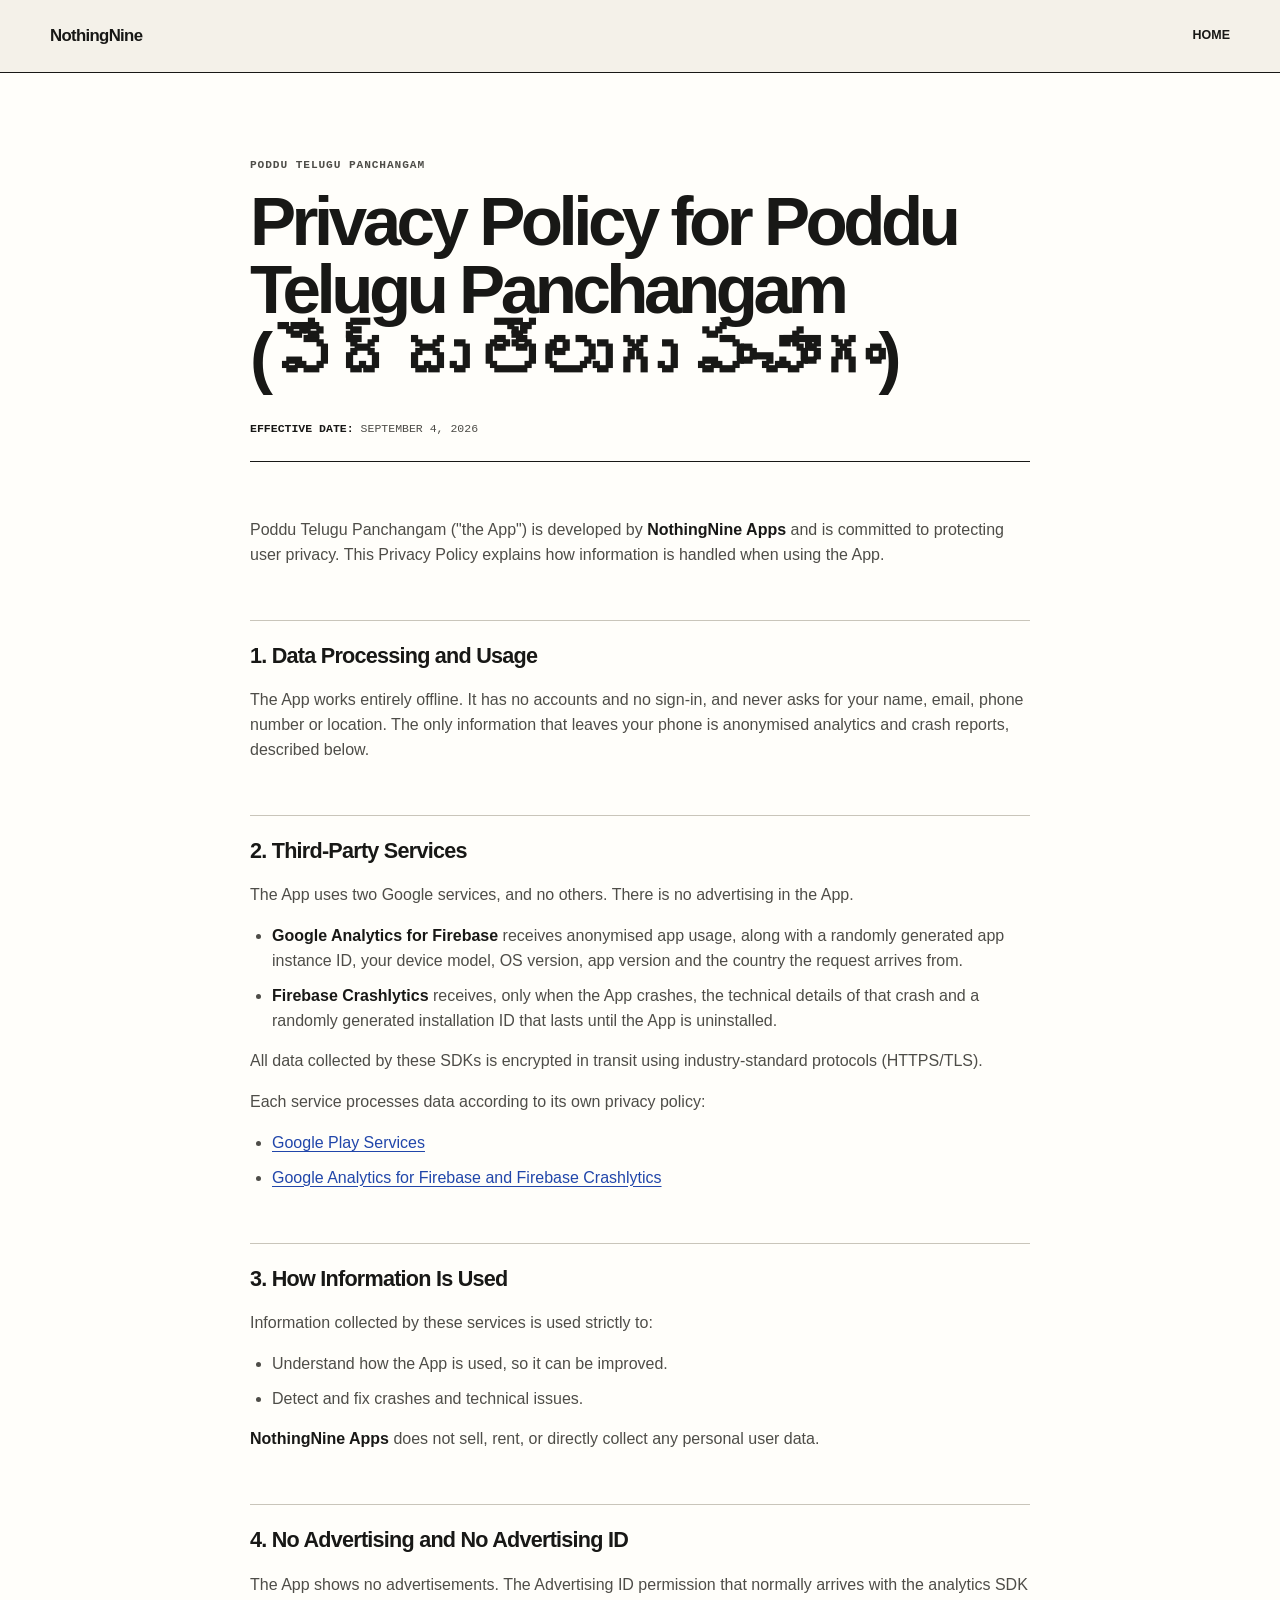
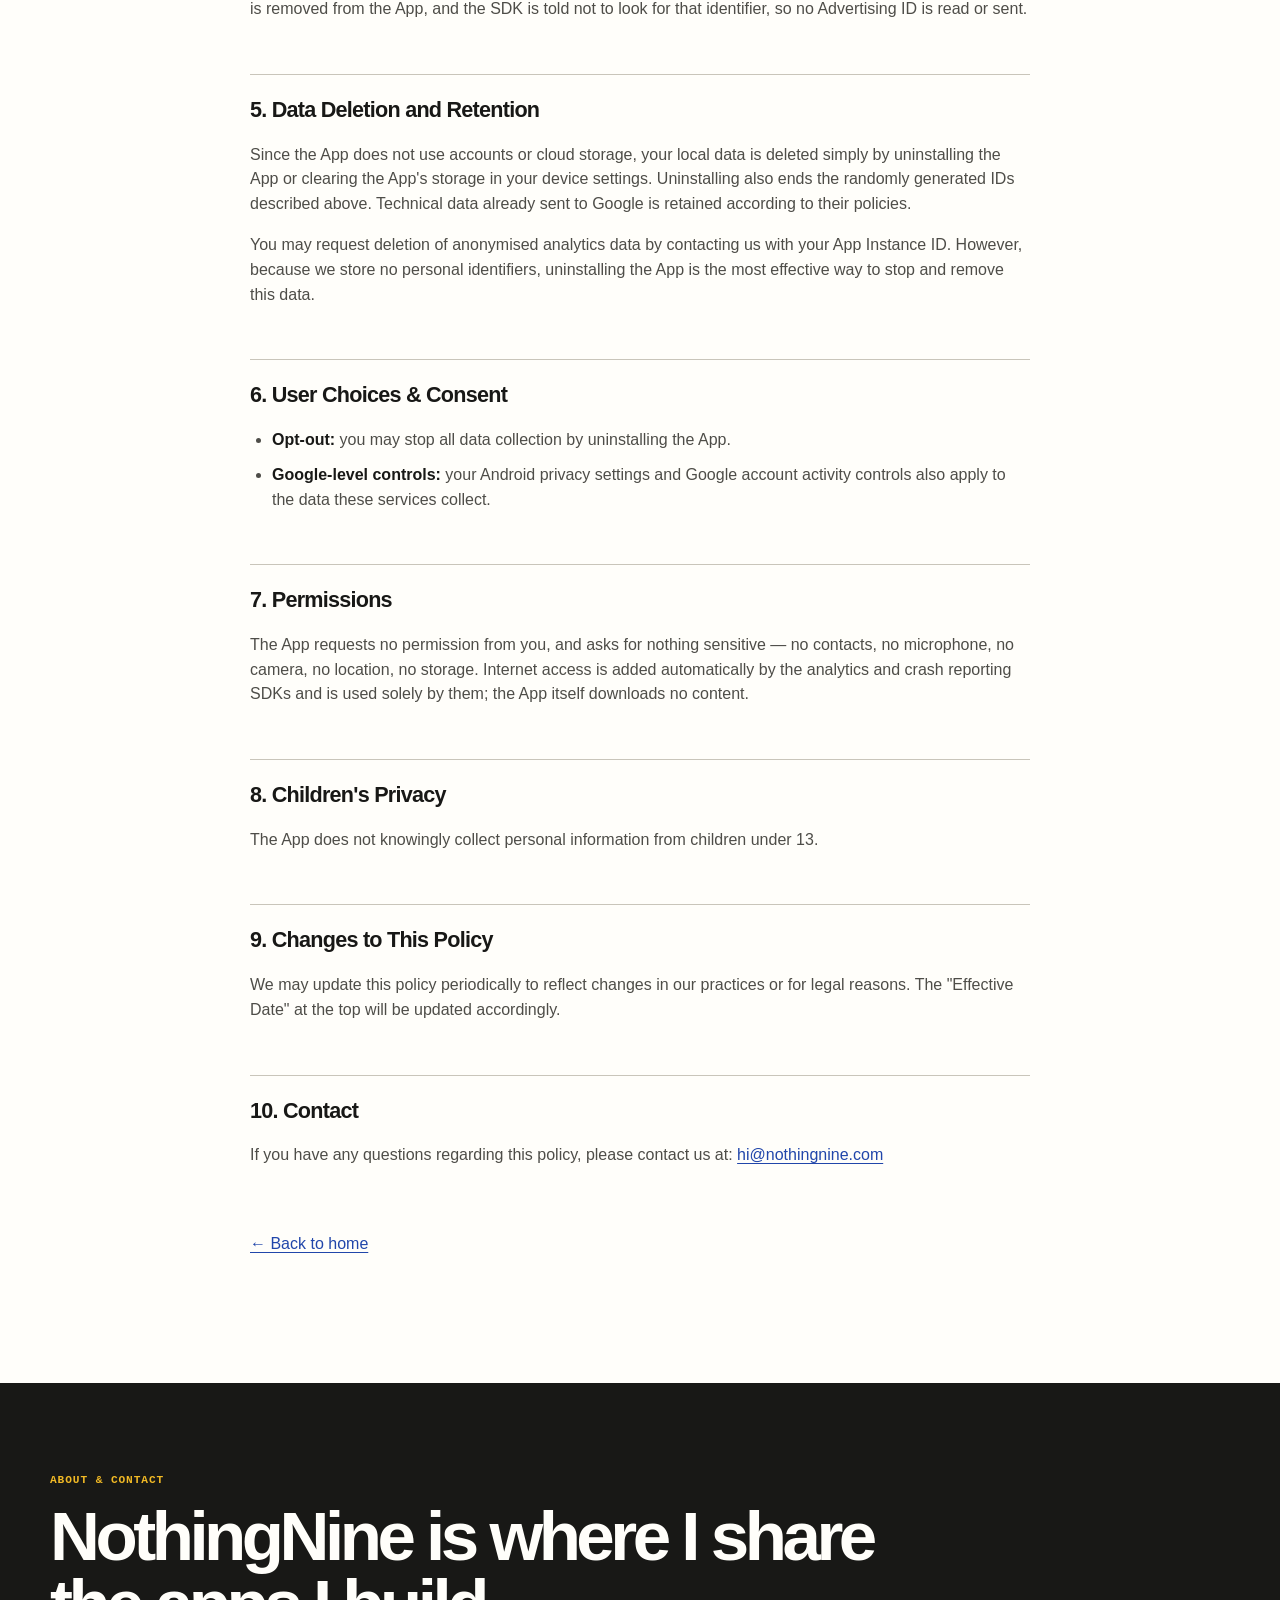
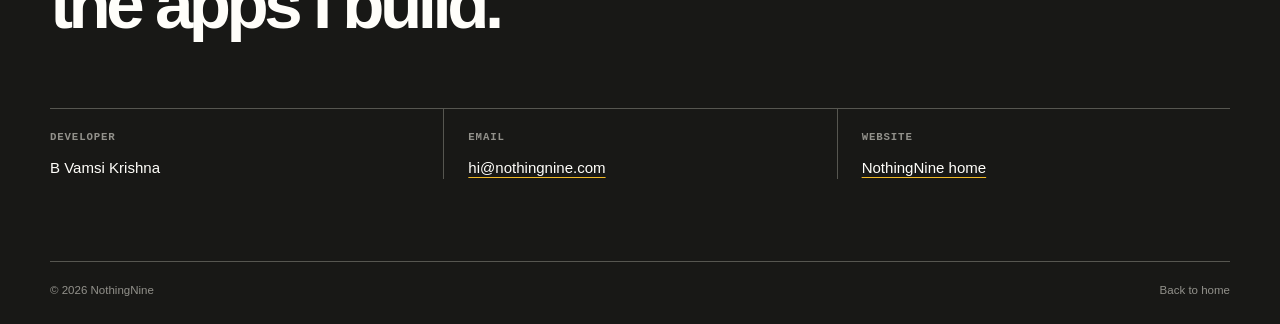
==== telugu-panchangam-privacy.html @ 49dcdbbe "Add Poddu Telugu Panchangam privacy policy page Co-Authored-By: Claude Opus 5 <noreply@anthropic.com" ====
<!DOCTYPE html>
<html lang="en">

<head>
    <meta charset="UTF-8">
    <meta name="viewport" content="width=device-width, initial-scale=1.0">
    <title>Privacy Policy - Poddu Telugu Panchangam</title>
    <meta name="description" content="Privacy policy for the Poddu Telugu Panchangam Android app.">
    <link rel="stylesheet" href="styles.css">
</head>

<body>

    <header class="site-header">
        <div class="site-shell header-inner">
            <a href="index.html" class="wordmark" aria-label="NothingNine home">NothingNine</a>
            <nav class="site-nav" aria-label="Primary navigation">
                <a href="index.html">Home</a>
            </nav>
        </div>
    </header>

    <main class="policy-main">
        <div class="policy-shell">
            <article class="policy-content">
                <p class="section-label">Poddu Telugu Panchangam</p>
                <h1>Privacy Policy for Poddu Telugu Panchangam (<span lang="te">పొద్దు తెలుగు పంచాంగం</span>)</h1>
                <p class="effective-date"><strong>Effective Date:</strong> September 4, 2026</p>
                <p>Poddu Telugu Panchangam ("the App") is developed by <strong>NothingNine Apps</strong> and is
                    committed to protecting user privacy. This Privacy Policy explains how information is handled when
                    using the App.</p>

                <h2>1. Data Processing and Usage</h2>
                <p>The App works entirely offline. It has no accounts and no sign-in, and never asks for your name,
                    email, phone number or location. The only information that leaves your phone is anonymised
                    analytics and crash reports, described below.</p>

                <h2>2. Third-Party Services</h2>
                <p>The App uses two Google services, and no others. There is no advertising in the App.</p>
                <ul>
                    <li><strong>Google Analytics for Firebase</strong> receives anonymised app usage, along with a
                        randomly generated app instance ID, your device model, OS version, app version and the country
                        the request arrives from.</li>
                    <li><strong>Firebase Crashlytics</strong> receives, only when the App crashes, the technical
                        details of that crash and a randomly generated installation ID that lasts until the App is
                        uninstalled.</li>
                </ul>
                <p>All data collected by these SDKs is encrypted in transit using industry-standard
                    protocols (HTTPS/TLS).</p>
                <p>Each service processes data according to its own privacy policy:</p>
                <ul>
                    <li><a class="policy-link" href="https://www.google.com/policies/privacy/" target="_blank" rel="noopener noreferrer">Google
                            Play Services</a></li>
                    <li><a class="policy-link" href="https://firebase.google.com/support/privacy" target="_blank" rel="noopener noreferrer">Google
                            Analytics for Firebase and Firebase Crashlytics</a></li>
                </ul>

                <h2>3. How Information Is Used</h2>
                <p>Information collected by these services is used strictly to:</p>
                <ul>
                    <li>Understand how the App is used, so it can be improved.</li>
                    <li>Detect and fix crashes and technical issues.</li>
                </ul>
                <p><strong>NothingNine Apps</strong> does not sell, rent, or directly collect any personal user data.
                </p>

                <h2>4. No Advertising and No Advertising ID</h2>
                <p>The App shows no advertisements. The Advertising ID permission that normally arrives with the
                    analytics SDK is removed from the App, and the SDK is told not to look for that identifier, so no
                    Advertising ID is read or sent.</p>

                <h2>5. Data Deletion and Retention</h2>
                <p>Since the App does not use accounts or cloud storage, your local data is deleted simply by
                    uninstalling the App or clearing the App's storage in your device settings. Uninstalling also ends
                    the randomly generated IDs described above. Technical data already sent to Google is retained
                    according to their policies.</p>
                <p>You may request deletion of anonymised analytics data by contacting us with your App Instance ID.
                    However, because we store no personal identifiers, uninstalling the App is the most effective way
                    to stop and remove this data.</p>

                <h2>6. User Choices &amp; Consent</h2>
                <ul>
                    <li><strong>Opt-out:</strong> you may stop all data collection by uninstalling the App.</li>
                    <li><strong>Google-level controls:</strong> your Android privacy settings and Google account
                        activity controls also apply to the data these services collect.</li>
                </ul>

                <h2>7. Permissions</h2>
                <p>The App requests no permission from you, and asks for nothing sensitive — no contacts, no
                    microphone, no camera, no location, no storage. Internet access is added automatically by the
                    analytics and crash reporting SDKs and is used solely by them; the App itself downloads no
                    content.</p>

                <h2>8. Children's Privacy</h2>
                <p>The App does not knowingly collect personal information from children under 13.</p>

                <h2>9. Changes to This Policy</h2>
                <p>We may update this policy periodically to reflect changes in our practices or for legal reasons. The
                    "Effective Date" at the top will be updated accordingly.</p>

                <div class="contact-info">
                    <h2>10. Contact</h2>
                    <p>If you have any questions regarding this policy, please contact us at:
                        <a class="policy-link" href="mailto:hi@nothingnine.com">hi@nothingnine.com</a>
                    </p>
                </div>
                <p class="back-link"><a href="index.html">← Back to home</a></p>
            </article>
        </div>
    </main>

    <footer class="site-footer" id="contact">
        <div class="site-shell">
            <div class="footer-heading">
                <p class="section-label">About &amp; Contact</p>
                <h2>NothingNine is where I share the apps I build.</h2>
            </div>
            <dl class="footer-details">
                <div>
                    <dt>Developer</dt>
                    <dd>B Vamsi Krishna</dd>
                </div>
                <div>
                    <dt>Email</dt>
                    <dd><a href="mailto:hi@nothingnine.com">hi@nothingnine.com</a></dd>
                </div>
                <div>
                    <dt>Website</dt>
                    <dd><a href="index.html">NothingNine home</a></dd>
                </div>
            </dl>
            <div class="footer-bottom">
                <p>&copy; 2026 NothingNine</p>
                <a href="index.html">Back to home</a>
            </div>
        </div>
    </footer>

</body>

</html>
---- styles.css ----
:root {
    --paper: #f4f1e9;
    --white: #fffefa;
    --ink: #181816;
    --muted: #68665f;
    --line: #c9c5ba;
    --blue: #315edb;
    --blue-dark: #2146aa;
    --yellow: #f1b925;
    --max-width: 1180px;
}

*,
*::before,
*::after {
    box-sizing: border-box;
}

html {
    scroll-behavior: smooth;
}

body {
    min-height: 100vh;
    margin: 0;
    display: flex;
    flex-direction: column;
    background: var(--paper);
    color: var(--ink);
    font-family: Arial, Helvetica, sans-serif;
    font-size: 16px;
    line-height: 1.55;
    text-rendering: optimizeLegibility;
}

main {
    flex: 1;
}

img {
    display: block;
    height: auto;
    max-width: 100%;
}

a {
    color: inherit;
}

a:focus-visible {
    outline: 3px solid var(--yellow);
    outline-offset: 4px;
}

.site-shell {
    width: min(calc(100% - 48px), var(--max-width));
    margin-inline: auto;
}

.site-header {
    border-bottom: 1px solid var(--ink);
}

.header-inner {
    min-height: 72px;
    display: flex;
    align-items: center;
    justify-content: space-between;
    gap: 32px;
}

.wordmark {
    color: var(--ink);
    font-size: 1.05rem;
    font-weight: 800;
    letter-spacing: -0.04em;
    text-decoration: none;
}

.site-nav {
    display: flex;
    align-items: center;
    gap: 28px;
}

.site-nav a {
    color: var(--ink);
    font-size: 0.78rem;
    font-weight: 700;
    text-decoration: none;
    text-transform: uppercase;
}

.site-nav a:hover {
    text-decoration: underline;
    text-underline-offset: 5px;
}

.featured-app {
    padding-block: 38px 82px;
}

.section-marker {
    padding-bottom: 14px;
    display: flex;
    justify-content: space-between;
    gap: 24px;
    border-bottom: 1px solid var(--line);
    color: var(--muted);
    font-family: ui-monospace, SFMono-Regular, Menlo, Consolas, monospace;
    font-size: 0.7rem;
    letter-spacing: 0.08em;
    text-transform: uppercase;
}

.featured-grid {
    padding-block: 72px;
    display: grid;
    grid-template-columns: minmax(0, 1.15fr) minmax(300px, 0.55fr);
    align-items: center;
    gap: clamp(64px, 10vw, 148px);
}

.app-identity {
    margin-bottom: 32px;
    display: flex;
    align-items: center;
    gap: 16px;
}

.app-icon {
    width: 76px;
    height: 76px;
    border: 1px solid var(--ink);
    border-radius: 17px;
}

.app-identity p {
    margin: 0;
    color: var(--muted);
    font-family: ui-monospace, SFMono-Regular, Menlo, Consolas, monospace;
    font-size: 0.72rem;
    letter-spacing: 0.06em;
    text-transform: uppercase;
}

.featured-copy h1 {
    max-width: 720px;
    margin: 0;
    font-size: clamp(3.2rem, 7vw, 6.7rem);
    font-weight: 800;
    letter-spacing: -0.075em;
    line-height: 0.92;
}

.featured-intro {
    max-width: 680px;
    margin: 36px 0 0;
    font-size: clamp(1.15rem, 2.15vw, 1.55rem);
    line-height: 1.45;
}

.developer-note {
    max-width: 620px;
    margin: 20px 0 0;
    color: var(--muted);
    font-size: 0.96rem;
}

.play-store-link {
    width: 180px;
    margin-top: 32px;
    display: inline-block;
}

.play-store-link:hover {
    opacity: 0.84;
}

.featured-screen {
    width: min(100%, 350px);
    margin: 0;
    justify-self: end;
}

.featured-screen img {
    width: 100%;
    border: 1px solid var(--ink);
}

.featured-screen figcaption {
    margin-top: 12px;
    color: var(--muted);
    font-size: 0.74rem;
    line-height: 1.45;
}

.purpose-note {
    max-width: 620px;
    margin-top: 26px;
    padding-top: 17px;
    border-top: 1px solid var(--line);
    color: var(--muted);
    font-size: 0.8rem;
    line-height: 1.55;
}

.purpose-note strong {
    color: var(--ink);
}

.section-label {
    margin: 0;
    color: var(--blue-dark);
    font-family: ui-monospace, SFMono-Regular, Menlo, Consolas, monospace;
    font-size: 0.7rem;
    font-weight: 700;
    letter-spacing: 0.08em;
    text-transform: uppercase;
}

.screens-section {
    padding-block: 88px 108px;
    border-block: 1px solid var(--ink);
    background: var(--white);
}

.screens-intro,
.section-intro {
    display: grid;
    grid-template-columns: minmax(0, 1.2fr) minmax(260px, 0.55fr);
    align-items: end;
    gap: clamp(48px, 9vw, 128px);
}

.screens-intro h2,
.section-intro h2,
.footer-heading h2,
.policy-content h1 {
    margin: 14px 0 0;
    font-size: clamp(2.4rem, 5.4vw, 5rem);
    font-weight: 800;
    letter-spacing: -0.065em;
    line-height: 0.98;
}

.screens-intro > p,
.section-intro > p,
.footer-heading > p:last-child {
    margin: 0;
    color: var(--muted);
    font-size: 0.94rem;
}

.screenshot-grid {
    margin-top: 54px;
    display: grid;
    grid-template-columns: repeat(3, minmax(0, 1fr));
    gap: 46px 24px;
}

.screenshot-grid figure {
    margin: 0;
}

.screenshot-grid img {
    width: 100%;
    border: 1px solid var(--ink);
}

.screenshot-grid figcaption {
    padding-block: 10px 22px;
    font-family: ui-monospace, SFMono-Regular, Menlo, Consolas, monospace;
    font-size: 0.68rem;
    letter-spacing: 0.04em;
    text-transform: uppercase;
}

.calculator-section {
    padding-block: 110px 122px;
}

.calculator-intro {
    padding-bottom: 66px;
    border-bottom: 1px solid var(--ink);
}

.calculator-groups {
    display: grid;
    grid-template-columns: repeat(3, minmax(0, 1fr));
}

.calculator-group {
    min-width: 0;
    padding: 30px 30px 42px 0;
    border-bottom: 1px solid var(--line);
}

.calculator-group:not(:nth-child(3n + 1)) {
    padding-left: 30px;
    border-left: 1px solid var(--line);
}

.calculator-group h3 {
    margin: 0 0 20px;
    font-size: 1rem;
    font-weight: 800;
    letter-spacing: -0.025em;
}

.calculator-group ul {
    margin: 0;
    padding: 0;
    list-style: none;
}

.calculator-group li {
    color: var(--muted);
    font-size: 0.86rem;
    line-height: 1.45;
}

.calculator-group li + li {
    margin-top: 8px;
}

.site-footer {
    padding-block: 88px 24px;
    border-top: 1px solid var(--ink);
    background: var(--ink);
    color: var(--white);
}

.footer-heading {
    max-width: 840px;
}

.footer-heading .section-label {
    color: var(--yellow);
}

.footer-heading h2 {
    color: var(--white);
}

.footer-heading > p:last-child {
    max-width: 560px;
    margin-top: 24px;
    color: #bdbbb4;
}

.footer-details {
    margin: 70px 0 82px;
    display: grid;
    grid-template-columns: repeat(3, minmax(0, 1fr));
    border-top: 1px solid #565650;
}

.footer-details div {
    min-width: 0;
    padding: 20px 24px 0 0;
}

.footer-details div + div {
    padding-left: 24px;
    border-left: 1px solid #565650;
}

.footer-details dt {
    margin-bottom: 10px;
    color: #92918b;
    font-family: ui-monospace, SFMono-Regular, Menlo, Consolas, monospace;
    font-size: 0.67rem;
    font-weight: 700;
    letter-spacing: 0.08em;
    text-transform: uppercase;
}

.footer-details dd {
    margin: 0;
    font-size: 0.94rem;
}

.footer-details a {
    color: var(--white);
    text-decoration-color: var(--yellow);
    text-underline-offset: 4px;
}

.footer-bottom {
    padding-top: 20px;
    display: flex;
    align-items: center;
    justify-content: space-between;
    gap: 24px;
    border-top: 1px solid #565650;
}

.footer-bottom p,
.footer-bottom a {
    margin: 0;
    color: #92918b;
    font-size: 0.72rem;
    text-decoration: none;
}

.footer-bottom a:hover {
    color: var(--white);
}

.policy-main {
    background: var(--white);
}

.policy-shell {
    width: min(calc(100% - 48px), 780px);
    margin-inline: auto;
    padding-block: 84px 110px;
}

.policy-content h1 {
    margin-bottom: 28px;
}

.effective-date {
    margin: 0 0 56px;
    padding-bottom: 24px;
    border-bottom: 1px solid var(--ink);
    color: var(--muted);
    font-family: ui-monospace, SFMono-Regular, Menlo, Consolas, monospace;
    font-size: 0.72rem;
    text-transform: uppercase;
}

.policy-content h2 {
    margin: 52px 0 16px;
    padding-top: 18px;
    border-top: 1px solid var(--line);
    font-size: 1.35rem;
    letter-spacing: -0.035em;
}

.policy-content p,
.policy-content li {
    color: #4e4d48;
}

.policy-content ul {
    padding-left: 22px;
}

.policy-content li + li {
    margin-top: 10px;
}

.policy-content strong {
    color: var(--ink);
}

.policy-link,
.back-link a {
    color: var(--blue-dark);
    text-underline-offset: 3px;
}

.back-link {
    margin-top: 64px;
}

@media (max-width: 860px) {
    .featured-grid {
        grid-template-columns: minmax(0, 1fr) minmax(230px, 0.42fr);
        gap: 48px;
    }

    .calculator-groups {
        grid-template-columns: repeat(2, minmax(0, 1fr));
    }

    .calculator-group:not(:nth-child(3n + 1)) {
        padding-left: 0;
        border-left: 0;
    }

    .calculator-group:nth-child(even) {
        padding-left: 26px;
        border-left: 1px solid var(--line);
    }
}

@media (max-width: 680px) {
    .site-shell,
    .policy-shell {
        width: min(calc(100% - 32px), var(--max-width));
    }

    .header-inner {
        min-height: 64px;
    }

    .site-nav {
        gap: 18px;
    }

    .site-nav a:first-child {
        display: none;
    }

    .featured-app {
        padding-block: 24px 64px;
    }

    .featured-grid {
        padding-block: 52px 60px;
        grid-template-columns: 1fr;
    }

    .featured-copy h1 {
        font-size: clamp(3.25rem, 17vw, 5.5rem);
    }

    .featured-screen {
        width: min(82%, 330px);
        justify-self: center;
    }

    .screens-intro,
    .section-intro {
        grid-template-columns: 1fr;
    }

    .screens-section {
        padding-block: 72px 74px;
    }

    .screens-intro,
    .section-intro {
        gap: 26px;
    }

    .screenshot-grid {
        margin-top: 42px;
        grid-template-columns: repeat(2, minmax(0, 1fr));
        gap: 30px 14px;
    }

    .calculator-section {
        padding-block: 78px 86px;
    }

    .calculator-intro {
        padding-bottom: 46px;
    }

    .calculator-groups,
    .footer-details {
        grid-template-columns: 1fr;
    }

    .calculator-group,
    .calculator-group:nth-child(even) {
        padding: 26px 0 32px;
        border-left: 0;
    }

    .site-footer {
        padding-top: 70px;
    }

    .footer-details {
        margin-block: 54px 66px;
    }

    .footer-details div,
    .footer-details div + div {
        padding: 16px 0 22px;
        border-left: 0;
        border-bottom: 1px solid #565650;
    }

    .policy-shell {
        padding-block: 64px 82px;
    }
}

@media (max-width: 420px) {
    .site-nav a {
        font-size: 0.7rem;
    }

    .app-identity {
        align-items: flex-end;
    }

    .app-icon {
        width: 64px;
        height: 64px;
    }
}

@media (prefers-reduced-motion: reduce) {
    html {
        scroll-behavior: auto;
    }
}
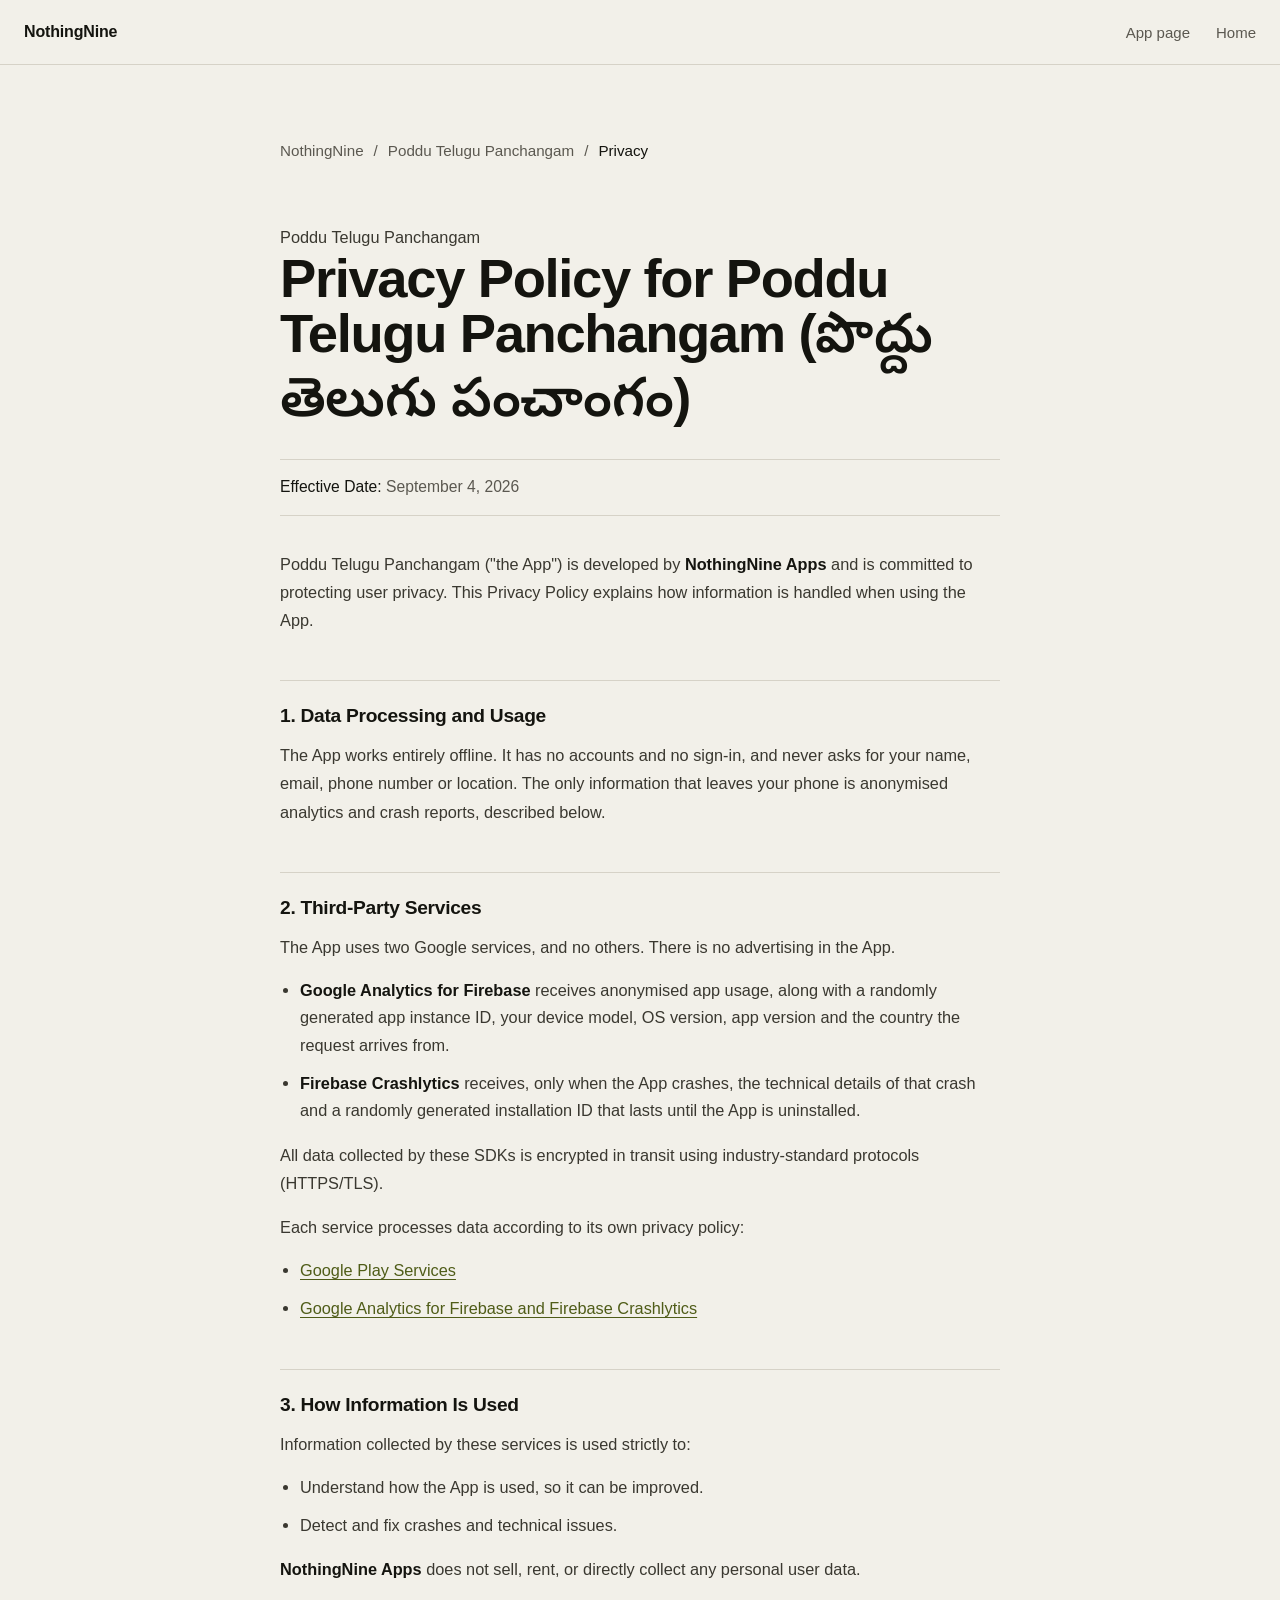
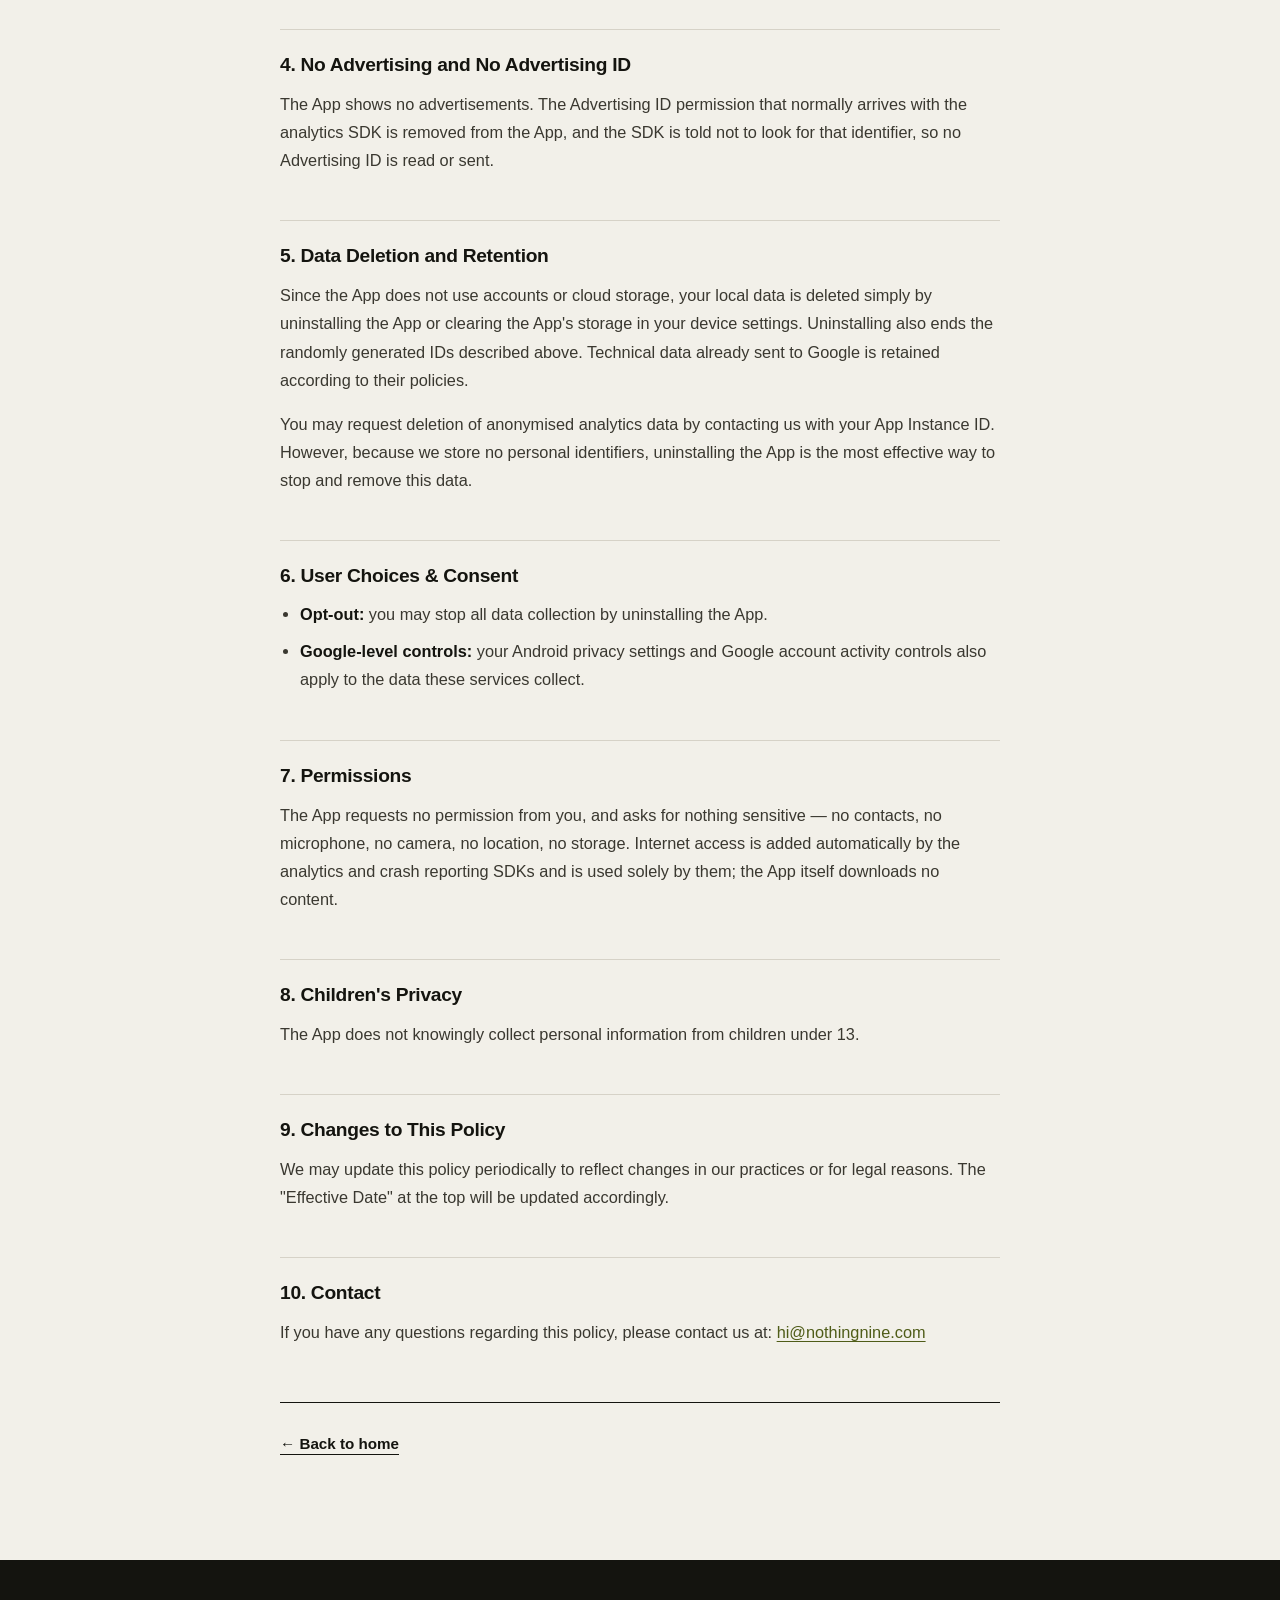
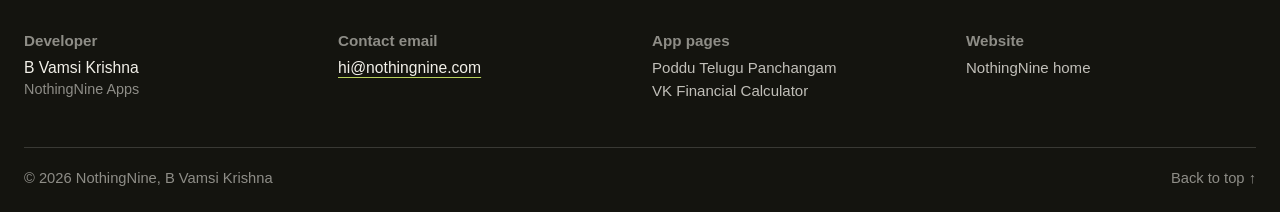
==== commit a0b6fc6d: "Rebuild the site from the Claude Design handoff Five pages on the new ink/lime design: home, an app " ====
--- a/telugu-panchangam-privacy.html
+++ b/telugu-panchangam-privacy.html
@@ -6,136 +6,144 @@
     <meta name="viewport" content="width=device-width, initial-scale=1.0">
     <title>Privacy Policy - Poddu Telugu Panchangam</title>
     <meta name="description" content="Privacy policy for the Poddu Telugu Panchangam Android app.">
+    <link rel="preconnect" href="https://fonts.googleapis.com">
+    <link rel="preconnect" href="https://fonts.gstatic.com" crossorigin>
+    <link href="https://fonts.googleapis.com/css2?family=Noto+Sans+Telugu:wght@400;600&display=swap" rel="stylesheet">
     <link rel="stylesheet" href="styles.css">
 </head>
 
-<body>
-
-    <header class="site-header">
-        <div class="site-shell header-inner">
-            <a href="index.html" class="wordmark" aria-label="NothingNine home">NothingNine</a>
-            <nav class="site-nav" aria-label="Primary navigation">
+<body class="theme-paper">
+    <header class="policy-header">
+        <div>
+            <a href="index.html" class="wordmark">NothingNine</a>
+            <nav aria-label="Primary navigation">
+                <a href="telugu-panchangam.html">App page</a>
                 <a href="index.html">Home</a>
             </nav>
         </div>
     </header>
 
-    <main class="policy-main">
-        <div class="policy-shell">
-            <article class="policy-content">
-                <p class="section-label">Poddu Telugu Panchangam</p>
-                <h1>Privacy Policy for Poddu Telugu Panchangam (<span lang="te">పొద్దు తెలుగు పంచాంగం</span>)</h1>
-                <p class="effective-date"><strong>Effective Date:</strong> September 4, 2026</p>
-                <p>Poddu Telugu Panchangam ("the App") is developed by <strong>NothingNine Apps</strong> and is
-                    committed to protecting user privacy. This Privacy Policy explains how information is handled when
-                    using the App.</p>
+    <main class="policy-main" id="top">
+        <article class="policy">
+            <nav class="breadcrumb" aria-label="Breadcrumb">
+                <a href="index.html">NothingNine</a>
+                <span>/</span>
+                <a href="telugu-panchangam.html">Poddu Telugu Panchangam</a>
+                <span>/</span><span class="current">Privacy</span>
+            </nav>
 
-                <h2>1. Data Processing and Usage</h2>
-                <p>The App works entirely offline. It has no accounts and no sign-in, and never asks for your name,
-                    email, phone number or location. The only information that leaves your phone is anonymised
-                    analytics and crash reports, described below.</p>
+            <p class="policy-eyebrow">Poddu Telugu Panchangam</p>
+            <h1 class="policy-title-long">Privacy Policy for Poddu Telugu Panchangam (<span class="telugu-inline"
+                    lang="te">పొద్దు తెలుగు పంచాంగం</span>)</h1>
+            <p class="effective-date"><strong>Effective Date:</strong> September 4, 2026</p>
 
-                <h2>2. Third-Party Services</h2>
-                <p>The App uses two Google services, and no others. There is no advertising in the App.</p>
-                <ul>
-                    <li><strong>Google Analytics for Firebase</strong> receives anonymised app usage, along with a
-                        randomly generated app instance ID, your device model, OS version, app version and the country
-                        the request arrives from.</li>
-                    <li><strong>Firebase Crashlytics</strong> receives, only when the App crashes, the technical
-                        details of that crash and a randomly generated installation ID that lasts until the App is
-                        uninstalled.</li>
-                </ul>
-                <p>All data collected by these SDKs is encrypted in transit using industry-standard
-                    protocols (HTTPS/TLS).</p>
-                <p>Each service processes data according to its own privacy policy:</p>
-                <ul>
-                    <li><a class="policy-link" href="https://www.google.com/policies/privacy/" target="_blank" rel="noopener noreferrer">Google
-                            Play Services</a></li>
-                    <li><a class="policy-link" href="https://firebase.google.com/support/privacy" target="_blank" rel="noopener noreferrer">Google
-                            Analytics for Firebase and Firebase Crashlytics</a></li>
-                </ul>
+            <p class="policy-intro">Poddu Telugu Panchangam ("the App") is developed by <strong>NothingNine Apps</strong>
+                and is committed to protecting user privacy. This Privacy Policy explains how information is handled
+                when using the App.</p>
 
-                <h2>3. How Information Is Used</h2>
-                <p>Information collected by these services is used strictly to:</p>
-                <ul>
-                    <li>Understand how the App is used, so it can be improved.</li>
-                    <li>Detect and fix crashes and technical issues.</li>
-                </ul>
-                <p><strong>NothingNine Apps</strong> does not sell, rent, or directly collect any personal user data.
-                </p>
+            <h2>1. Data Processing and Usage</h2>
+            <p>The App works entirely offline. It has no accounts and no sign-in, and never asks for your name, email,
+                phone number or location. The only information that leaves your phone is anonymised analytics and crash
+                reports, described below.</p>
 
-                <h2>4. No Advertising and No Advertising ID</h2>
-                <p>The App shows no advertisements. The Advertising ID permission that normally arrives with the
-                    analytics SDK is removed from the App, and the SDK is told not to look for that identifier, so no
-                    Advertising ID is read or sent.</p>
+            <h2>2. Third-Party Services</h2>
+            <p>The App uses two Google services, and no others. There is no advertising in the App.</p>
+            <ul>
+                <li><strong>Google Analytics for Firebase</strong> receives anonymised app usage, along with a randomly
+                    generated app instance ID, your device model, OS version, app version and the country the request
+                    arrives from.</li>
+                <li><strong>Firebase Crashlytics</strong> receives, only when the App crashes, the technical details of
+                    that crash and a randomly generated installation ID that lasts until the App is uninstalled.</li>
+            </ul>
+            <p>All data collected by these SDKs is encrypted in transit using industry-standard protocols
+                (HTTPS/TLS).</p>
+            <p>Each service processes data according to its own privacy policy:</p>
+            <ul>
+                <li><a href="https://www.google.com/policies/privacy/" target="_blank" rel="noopener noreferrer">Google
+                        Play Services</a></li>
+                <li><a href="https://firebase.google.com/support/privacy" target="_blank" rel="noopener noreferrer">Google
+                        Analytics for Firebase and Firebase Crashlytics</a></li>
+            </ul>
 
-                <h2>5. Data Deletion and Retention</h2>
-                <p>Since the App does not use accounts or cloud storage, your local data is deleted simply by
-                    uninstalling the App or clearing the App's storage in your device settings. Uninstalling also ends
-                    the randomly generated IDs described above. Technical data already sent to Google is retained
-                    according to their policies.</p>
-                <p>You may request deletion of anonymised analytics data by contacting us with your App Instance ID.
-                    However, because we store no personal identifiers, uninstalling the App is the most effective way
-                    to stop and remove this data.</p>
+            <h2>3. How Information Is Used</h2>
+            <p>Information collected by these services is used strictly to:</p>
+            <ul>
+                <li>Understand how the App is used, so it can be improved.</li>
+                <li>Detect and fix crashes and technical issues.</li>
+            </ul>
+            <p><strong>NothingNine Apps</strong> does not sell, rent, or directly collect any personal user data.</p>
 
-                <h2>6. User Choices &amp; Consent</h2>
-                <ul>
-                    <li><strong>Opt-out:</strong> you may stop all data collection by uninstalling the App.</li>
-                    <li><strong>Google-level controls:</strong> your Android privacy settings and Google account
-                        activity controls also apply to the data these services collect.</li>
-                </ul>
+            <h2>4. No Advertising and No Advertising ID</h2>
+            <p>The App shows no advertisements. The Advertising ID permission that normally arrives with the analytics
+                SDK is removed from the App, and the SDK is told not to look for that identifier, so no Advertising ID
+                is read or sent.</p>
 
-                <h2>7. Permissions</h2>
-                <p>The App requests no permission from you, and asks for nothing sensitive — no contacts, no
-                    microphone, no camera, no location, no storage. Internet access is added automatically by the
-                    analytics and crash reporting SDKs and is used solely by them; the App itself downloads no
-                    content.</p>
+            <h2>5. Data Deletion and Retention</h2>
+            <p>Since the App does not use accounts or cloud storage, your local data is deleted simply by uninstalling
+                the App or clearing the App's storage in your device settings. Uninstalling also ends the randomly
+                generated IDs described above. Technical data already sent to Google is retained according to their
+                policies.</p>
+            <p>You may request deletion of anonymised analytics data by contacting us with your App Instance ID.
+                However, because we store no personal identifiers, uninstalling the App is the most effective way to
+                stop and remove this data.</p>
 
-                <h2>8. Children's Privacy</h2>
-                <p>The App does not knowingly collect personal information from children under 13.</p>
+            <h2>6. User Choices &amp; Consent</h2>
+            <ul>
+                <li><strong>Opt-out:</strong> you may stop all data collection by uninstalling the App.</li>
+                <li><strong>Google-level controls:</strong> your Android privacy settings and Google account activity
+                    controls also apply to the data these services collect.</li>
+            </ul>
 
-                <h2>9. Changes to This Policy</h2>
-                <p>We may update this policy periodically to reflect changes in our practices or for legal reasons. The
-                    "Effective Date" at the top will be updated accordingly.</p>
+            <h2>7. Permissions</h2>
+            <p>The App requests no permission from you, and asks for nothing sensitive — no contacts, no microphone, no
+                camera, no location, no storage. Internet access is added automatically by the analytics and crash
+                reporting SDKs and is used solely by them; the App itself downloads no content.</p>
 
-                <div class="contact-info">
-                    <h2>10. Contact</h2>
-                    <p>If you have any questions regarding this policy, please contact us at:
-                        <a class="policy-link" href="mailto:hi@nothingnine.com">hi@nothingnine.com</a>
-                    </p>
-                </div>
-                <p class="back-link"><a href="index.html">← Back to home</a></p>
-            </article>
-        </div>
+            <h2>8. Children's Privacy</h2>
+            <p>The App does not knowingly collect personal information from children under 13.</p>
+
+            <h2>9. Changes to This Policy</h2>
+            <p>We may update this policy periodically to reflect changes in our practices or for legal reasons. The
+                "Effective Date" at the top will be updated accordingly.</p>
+
+            <h2>10. Contact</h2>
+            <p>If you have any questions regarding this policy, please contact us at: <a
+                    href="mailto:hi@nothingnine.com">hi@nothingnine.com</a></p>
+
+            <p class="back-link"><a href="index.html">&larr; Back to home</a></p>
+        </article>
     </main>
 
-    <footer class="site-footer" id="contact">
-        <div class="site-shell">
-            <div class="footer-heading">
-                <p class="section-label">About &amp; Contact</p>
-                <h2>NothingNine is where I share the apps I build.</h2>
-            </div>
-            <dl class="footer-details">
+    <footer class="policy-footer">
+        <div>
+            <dl>
                 <div>
                     <dt>Developer</dt>
                     <dd>B Vamsi Krishna</dd>
+                    <dd class="sub">NothingNine Apps</dd>
                 </div>
                 <div>
-                    <dt>Email</dt>
+                    <dt>Contact email</dt>
                     <dd><a href="mailto:hi@nothingnine.com">hi@nothingnine.com</a></dd>
                 </div>
                 <div>
+                    <dt>App pages</dt>
+                    <dd class="stack">
+                        <a href="telugu-panchangam.html">Poddu Telugu Panchangam</a>
+                        <a href="vkfincalc.html">VK Financial Calculator</a>
+                    </dd>
+                </div>
+                <div>
                     <dt>Website</dt>
-                    <dd><a href="index.html">NothingNine home</a></dd>
+                    <dd class="site-link"><a href="index.html">NothingNine home</a></dd>
                 </div>
             </dl>
-            <div class="footer-bottom">
-                <p>&copy; 2026 NothingNine</p>
-                <a href="index.html">Back to home</a>
+            <div class="policy-footer-bottom">
+                <p>&copy; 2026 NothingNine, B Vamsi Krishna</p>
+                <a href="#top">Back to top &uarr;</a>
             </div>
         </div>
     </footer>
-
 </body>
 
 </html>
--- a/styles.css
+++ b/styles.css
@@ -1,13 +1,34 @@
+/* NothingNine website
+   Two backgrounds (ink, paper) and one accent hue. Do not add more.
+   Layouts use auto-fit grids rather than breakpoints, so there are no
+   width media queries anywhere in this file. */
+
 :root {
-    --paper: #f4f1e9;
-    --white: #fffefa;
-    --ink: #181816;
-    --muted: #68665f;
-    --line: #c9c5ba;
-    --blue: #315edb;
-    --blue-dark: #2146aa;
-    --yellow: #f1b925;
-    --max-width: 1180px;
+    --ink: #14140f;
+    --paper: #f2f0e9;
+
+    --lime: #b9d15a;
+    --lime-hover: #c9de78;
+    --lime-on-paper: #4f5c18;
+
+    /* On the ink background */
+    --nav-on-ink: rgba(242, 240, 233, 0.62);
+    --body-on-ink: rgba(242, 240, 233, 0.72);
+    --list-on-ink: rgba(242, 240, 233, 0.78);
+    --muted-on-ink: rgba(242, 240, 233, 0.6);
+    --faint-on-ink: rgba(242, 240, 233, 0.5);
+    --caption-on-ink: rgba(242, 240, 233, 0.55);
+    --rule-on-ink: rgba(242, 240, 233, 0.18);
+    --rule-on-ink-strong: rgba(242, 240, 233, 0.24);
+
+    /* On the paper background */
+    --muted-on-paper: #5b5850;
+    --body-on-paper: #3a3830;
+    --rule-on-paper: #d6d2c7;
+
+    --shell: min(calc(100% - 40px), 1060px);
+    --shell-wide: min(calc(100% - 48px), 1240px);
+    --reading: min(calc(100% - 48px), 720px);
 }
 
 *,
@@ -21,581 +42,877 @@
 }
 
 body {
-    min-height: 100vh;
-    margin: 0;
-    display: flex;
-    flex-direction: column;
-    background: var(--paper);
-    color: var(--ink);
-    font-family: Arial, Helvetica, sans-serif;
-    font-size: 16px;
-    line-height: 1.55;
-    text-rendering: optimizeLegibility;
-}
-
-main {
-    flex: 1;
+    margin: 0;
+    font-family: Helvetica, "Helvetica Neue", Arial, sans-serif;
+    -webkit-font-smoothing: antialiased;
 }
 
 img {
     display: block;
+    max-width: 100%;
     height: auto;
-    max-width: 100%;
-}
-
-a {
-    color: inherit;
-}
-
-a:focus-visible {
-    outline: 3px solid var(--yellow);
-    outline-offset: 4px;
-}
-
-.site-shell {
-    width: min(calc(100% - 48px), var(--max-width));
+}
+
+::selection {
+    background: var(--lime);
+    color: var(--ink);
+}
+
+/* The design specifies no focus styling. Leaving keyboard users without a
+   visible focus indicator is not acceptable, so one is added per surface. */
+:focus-visible {
+    outline: 2px solid var(--lime);
+    outline-offset: 3px;
+}
+
+.theme-ink {
+    background: var(--ink);
+    color: var(--paper);
+}
+
+.theme-paper {
+    background: var(--paper);
+    color: var(--ink);
+}
+
+.theme-ink a {
+    color: var(--paper);
+    text-underline-offset: 4px;
+}
+
+.theme-ink a:hover {
+    color: var(--lime);
+}
+
+.theme-paper a {
+    color: var(--lime-on-paper);
+    text-underline-offset: 3px;
+}
+
+.theme-paper a:hover {
+    color: var(--ink);
+}
+
+.theme-paper :focus-visible {
+    outline-color: var(--lime-on-paper);
+}
+
+.shell {
+    width: var(--shell);
     margin-inline: auto;
 }
 
+/* ---------- Header, shared by the ink pages ---------- */
+
 .site-header {
-    border-bottom: 1px solid var(--ink);
-}
-
-.header-inner {
-    min-height: 72px;
+    padding-block: 24px;
+    display: flex;
+    align-items: center;
+    justify-content: space-between;
+    gap: 24px;
+}
+
+.wordmark {
+    font-size: 16px;
+    font-weight: 700;
+    letter-spacing: -0.01em;
+    text-decoration: none;
+}
+
+.site-nav {
+    display: flex;
+    gap: 22px;
+    font-size: 15px;
+}
+
+.theme-ink .site-nav a {
+    color: var(--nav-on-ink);
+    text-decoration: none;
+}
+
+.theme-ink .site-nav a:hover {
+    color: var(--paper);
+}
+
+/* ---------- Sections on ink ---------- */
+
+.section-ruled {
+    border-top: 1px solid var(--rule-on-ink);
+}
+
+/* Heading left, one explanatory sentence right. */
+.section-head {
+    display: grid;
+    grid-template-columns: repeat(auto-fit, minmax(280px, 1fr));
+    gap: 32px;
+    align-items: baseline;
+}
+
+.section-head h2 {
+    margin: 0;
+    font-size: 1.5rem;
+    font-weight: 700;
+    letter-spacing: -0.02em;
+}
+
+.section-head p {
+    margin: 0;
+    font-size: 1rem;
+    line-height: 1.6;
+    color: var(--muted-on-ink);
+}
+
+/* ---------- Home: intro ---------- */
+
+.intro {
+    padding-block: 56px 60px;
+}
+
+.intro p {
+    max-width: 56ch;
+    margin: 0 auto;
+    text-align: center;
+    font-size: 1.05rem;
+    line-height: 1.6;
+    color: var(--body-on-ink);
+}
+
+/* ---------- Home: app listings ---------- */
+
+.app-listing {
+    padding-block: 56px 64px;
+    display: grid;
+    grid-template-columns: repeat(auto-fit, minmax(300px, 1fr));
+    gap: 48px;
+    align-items: center;
+}
+
+.app-listing-top {
+    align-items: start;
+}
+
+.app-listing > div {
+    min-width: 0;
+}
+
+.app-listing-icon {
+    width: 60px;
+    height: 60px;
+    border-radius: 14px;
+    margin-bottom: 24px;
+}
+
+.app-listing h2 {
+    margin: 0;
+    font-size: clamp(1.9rem, 3.8vw, 2.6rem);
+    font-weight: 700;
+    line-height: 1.05;
+    letter-spacing: -0.025em;
+}
+
+.app-listing-secondary h2 {
+    font-size: clamp(1.7rem, 3.2vw, 2.2rem);
+    line-height: 1.06;
+    letter-spacing: -0.02em;
+}
+
+.app-listing-lead {
+    max-width: 46ch;
+    margin: 24px 0 0;
+    font-size: 1.12rem;
+    line-height: 1.6;
+}
+
+.app-listing-note {
+    max-width: 46ch;
+    margin: 16px 0 0;
+    font-size: 1rem;
+    line-height: 1.6;
+    color: var(--muted-on-ink);
+}
+
+.app-listing-body {
+    max-width: 48ch;
+    margin: 0;
+    font-size: 1.1rem;
+    line-height: 1.6;
+}
+
+.app-listing-more {
+    margin: 24px 0 0;
+    font-size: 1.02rem;
+}
+
+.app-listing-shots {
+    display: grid;
+    grid-template-columns: 1fr 1fr;
+    gap: 20px;
+    min-width: 0;
+}
+
+.app-listing-shots img {
+    width: 100%;
+    border-radius: 16px;
+}
+
+/* Availability line under an app name. */
+.availability {
+    margin: 10px 0 0;
+    font-size: 1.05rem;
+    color: var(--lime);
+}
+
+.availability-pending {
+    margin: 14px 0 0;
+    color: var(--faint-on-ink);
+}
+
+.telugu-title {
+    margin: 10px 0 0;
+    font-family: "Noto Sans Telugu", sans-serif;
+    font-size: 1.3rem;
+    font-weight: 600;
+    color: var(--body-on-ink);
+}
+
+/* ---------- Home: about ---------- */
+
+.about {
+    padding-block: 56px 68px;
+    display: grid;
+    grid-template-columns: repeat(auto-fit, minmax(280px, 1fr));
+    gap: 48px;
+    align-items: start;
+}
+
+.about h2 {
+    margin: 0;
+    font-size: 1.4rem;
+    font-weight: 700;
+    letter-spacing: -0.02em;
+}
+
+.about-body {
+    grid-column: span 2;
+    min-width: 0;
+}
+
+.about-body p {
+    max-width: 54ch;
+    margin: 0;
+    font-size: 1.2rem;
+    line-height: 1.55;
+}
+
+.about-body p + p {
+    margin-top: 18px;
+    font-size: 1rem;
+    line-height: 1.6;
+    color: var(--muted-on-ink);
+}
+
+/* ---------- App pages: hero ---------- */
+
+.app-hero {
+    padding-block: 56px 72px;
+}
+
+.app-hero-split {
+    display: grid;
+    grid-template-columns: repeat(auto-fit, minmax(300px, 1fr));
+    gap: 40px 56px;
+    align-items: start;
+}
+
+.app-hero-split > div {
+    min-width: 0;
+}
+
+.app-hero-icon {
+    width: 64px;
+    height: 64px;
+    border-radius: 15px;
+    margin-bottom: 26px;
+}
+
+.app-hero h1 {
+    margin: 0;
+    font-size: clamp(2.2rem, 5vw, 3.4rem);
+    font-weight: 700;
+    line-height: 1.03;
+    letter-spacing: -0.03em;
+}
+
+.app-hero .availability {
+    margin-top: 14px;
+}
+
+.app-hero .telugu-title {
+    margin-top: 14px;
+    font-size: clamp(1.4rem, 2.6vw, 2rem);
+}
+
+.app-hero-lead {
+    max-width: 44ch;
+    margin: 0;
+    font-size: 1.15rem;
+    line-height: 1.6;
+}
+
+.app-hero-note {
+    max-width: 44ch;
+    margin: 16px 0 0;
+    font-size: 1rem;
+    line-height: 1.6;
+    color: var(--muted-on-ink);
+}
+
+/* The stacked hero runs down one column rather than across two, so the title
+   is held to a wrapping width and the prose sits below the app name instead
+   of starting its own column. */
+.app-hero-stacked h1 {
+    max-width: 18ch;
+}
+
+.app-hero-stacked .availability-pending {
+    margin-top: 16px;
+}
+
+.app-hero-stacked .app-hero-lead {
+    max-width: 52ch;
+    margin-top: 26px;
+}
+
+.app-hero-stacked .app-hero-note {
+    max-width: 52ch;
+}
+
+.app-hero-stacked .action-row {
+    margin-top: 32px;
+}
+
+/* A row of calls to action: store badge or pill, plus a text link. */
+.action-row {
+    margin-top: 30px;
+    display: flex;
+    flex-wrap: wrap;
+    align-items: center;
+    gap: 24px;
+}
+
+.action-row a {
+    font-size: 1.02rem;
+    font-weight: 600;
+}
+
+.pill {
+    padding: 14px 22px;
+    border-radius: 999px;
+    background: var(--lime);
+    color: var(--ink);
+    font-size: 1rem;
+    font-weight: 600;
+    text-decoration: none;
+}
+
+.theme-ink .pill:hover {
+    background: var(--lime-hover);
+    color: var(--ink);
+}
+
+/* ---------- App pages: screenshot grid ---------- */
+
+.app-section {
+    padding-block: 52px 64px;
+}
+
+.screens-grid {
+    margin-top: 40px;
+    display: grid;
+    grid-template-columns: repeat(auto-fit, minmax(170px, 1fr));
+    gap: 22px;
+}
+
+.screens-grid figure {
+    margin: 0;
+}
+
+/* The source PNGs are 1080x1920 Play Store promo graphics: a headline on a
+   blue field with the phone screen inset below it. The frame crops to the
+   phone screen alone (x 143-938, y 275-1920 of the source). left resolves
+   against the frame width and top against its height, hence the two
+   different percentages. */
+.shot-frame {
+    position: relative;
+    overflow: hidden;
+    aspect-ratio: 795 / 1645;
+    border-radius: 14px;
+    box-shadow: 0 24px 50px -32px rgba(0, 0, 0, 0.85);
+}
+
+.shot-frame img {
+    position: absolute;
+    max-width: none;
+    width: 135.85%;
+    left: -17.99%;
+    top: -16.72%;
+}
+
+.screens-grid figcaption {
+    margin-top: 12px;
+    font-size: 0.92rem;
+    color: var(--caption-on-ink);
+}
+
+/* ---------- App pages: category and feature lists ---------- */
+
+.category-grid {
+    margin-top: 40px;
+    display: grid;
+    grid-template-columns: repeat(auto-fit, minmax(250px, 1fr));
+    gap: 38px 40px;
+}
+
+.category-grid h3 {
+    margin: 0 0 14px;
+    padding-bottom: 10px;
+    border-bottom: 1px solid var(--rule-on-ink-strong);
+    font-size: 1.05rem;
+    font-weight: 700;
+}
+
+.category-grid ul {
+    margin: 0;
+    padding: 0;
+    list-style: none;
+    display: flex;
+    flex-direction: column;
+    gap: 9px;
+    font-size: 0.98rem;
+    line-height: 1.4;
+    color: var(--list-on-ink);
+}
+
+.feature-grid {
+    margin-top: 44px;
+    display: grid;
+    grid-template-columns: repeat(auto-fit, minmax(260px, 1fr));
+    gap: 36px 40px;
+}
+
+.feature-grid h3 {
+    margin: 0 0 12px;
+    padding-bottom: 10px;
+    border-bottom: 1px solid var(--rule-on-ink-strong);
+    font-size: 1.05rem;
+    font-weight: 700;
+}
+
+.feature-grid p {
+    margin: 0;
+    font-size: 1rem;
+    line-height: 1.6;
+    color: var(--body-on-ink);
+}
+
+/* ---------- App pages: the pair of closing notes ---------- */
+
+.note-grid {
+    display: grid;
+    grid-template-columns: repeat(auto-fit, minmax(280px, 1fr));
+    gap: 40px;
+}
+
+.note-grid-inline {
+    margin-top: 56px;
+}
+
+.note-grid h3 {
+    margin: 0 0 12px;
+    font-size: 1.05rem;
+    font-weight: 700;
+}
+
+.note-grid p {
+    margin: 0;
+    max-width: 46ch;
+    font-size: 1rem;
+    line-height: 1.6;
+    color: var(--muted-on-ink);
+}
+
+.note-grid .link-row {
+    margin-top: 16px;
+    display: flex;
+    flex-wrap: wrap;
+    gap: 20px;
+    font-size: 1rem;
+    font-weight: 600;
+}
+
+/* ---------- The inverted footer on the ink pages ---------- */
+
+.site-footer {
+    background: var(--paper);
+    color: var(--ink);
+}
+
+.site-footer a {
+    color: var(--ink);
+}
+
+.site-footer a:hover {
+    color: var(--lime-on-paper);
+}
+
+.site-footer :focus-visible {
+    outline-color: var(--lime-on-paper);
+}
+
+.site-footer .shell {
+    padding-block: 56px 26px;
+}
+
+.site-footer h2 {
+    margin: 0;
+    font-size: clamp(1.5rem, 3.2vw, 2.1rem);
+    font-weight: 700;
+    letter-spacing: -0.025em;
+}
+
+.footer-email {
+    margin: 14px 0 0;
+    font-size: clamp(1.2rem, 2.4vw, 1.6rem);
+    font-weight: 600;
+    letter-spacing: -0.02em;
+}
+
+.footer-byline {
+    margin: 10px 0 0;
+    font-size: 1.02rem;
+    color: var(--muted-on-paper);
+}
+
+.footer-links {
+    margin-top: 44px;
+    display: grid;
+    grid-template-columns: repeat(auto-fit, minmax(200px, 1fr));
+    gap: 28px;
+}
+
+.footer-links h3 {
+    margin: 0 0 12px;
+    font-size: 0.95rem;
+    font-weight: 700;
+    color: var(--muted-on-paper);
+}
+
+.footer-links p {
+    margin: 0;
+    display: flex;
+    flex-direction: column;
+    gap: 8px;
+    font-size: 1.02rem;
+}
+
+.footer-links span {
+    color: var(--muted-on-paper);
+}
+
+.footer-legal {
+    margin: 44px 0 0;
+    padding-top: 18px;
+    border-top: 1px solid var(--rule-on-paper);
+    font-size: 0.92rem;
+    color: var(--muted-on-paper);
+}
+
+/* The home page gives the contact block more presence than the app pages. */
+.site-footer-home .shell {
+    padding-block: 60px 26px;
+}
+
+.site-footer-home h2 {
+    font-size: clamp(1.7rem, 3.6vw, 2.4rem);
+}
+
+.site-footer-home .footer-email {
+    margin-top: 16px;
+    font-size: clamp(1.3rem, 3vw, 1.9rem);
+}
+
+.site-footer-home .footer-byline {
+    font-size: 1.05rem;
+}
+
+.site-footer-home .footer-links {
+    margin-top: 48px;
+    grid-template-columns: repeat(auto-fit, minmax(210px, 1fr));
+    gap: 30px;
+}
+
+/* ---------- Privacy policy pages ---------- */
+
+.policy-header {
+    border-bottom: 1px solid var(--rule-on-paper);
+}
+
+.policy-header > div {
+    width: var(--shell-wide);
+    margin-inline: auto;
+    height: 64px;
     display: flex;
     align-items: center;
     justify-content: space-between;
     gap: 32px;
 }
 
-.wordmark {
-    color: var(--ink);
-    font-size: 1.05rem;
-    font-weight: 800;
-    letter-spacing: -0.04em;
+.policy-header .wordmark {
+    color: var(--ink);
+}
+
+.policy-header nav {
+    display: flex;
+    align-items: center;
+    gap: 26px;
+}
+
+.policy-header nav a {
+    color: var(--muted-on-paper);
+    font-size: 15px;
     text-decoration: none;
 }
 
-.site-nav {
-    display: flex;
+.policy-header nav a:hover {
+    color: var(--ink);
+}
+
+.policy-main {
+    padding-block: clamp(48px, 6vw, 80px) clamp(64px, 8vw, 110px);
+}
+
+.policy {
+    width: var(--reading);
+    margin-inline: auto;
+}
+
+.breadcrumb {
+    display: flex;
+    flex-wrap: wrap;
+    gap: 10px;
     align-items: center;
-    gap: 28px;
-}
-
-.site-nav a {
-    color: var(--ink);
-    font-size: 0.78rem;
-    font-weight: 700;
+    padding-bottom: clamp(32px, 4vw, 48px);
+    color: var(--muted-on-paper);
+    font-size: 0.95rem;
+}
+
+.breadcrumb a {
+    color: var(--muted-on-paper);
     text-decoration: none;
-    text-transform: uppercase;
-}
-
-.site-nav a:hover {
-    text-decoration: underline;
-    text-underline-offset: 5px;
-}
-
-.featured-app {
-    padding-block: 38px 82px;
-}
-
-.section-marker {
-    padding-bottom: 14px;
-    display: flex;
-    justify-content: space-between;
-    gap: 24px;
-    border-bottom: 1px solid var(--line);
-    color: var(--muted);
-    font-family: ui-monospace, SFMono-Regular, Menlo, Consolas, monospace;
-    font-size: 0.7rem;
-    letter-spacing: 0.08em;
-    text-transform: uppercase;
-}
-
-.featured-grid {
-    padding-block: 72px;
-    display: grid;
-    grid-template-columns: minmax(0, 1.15fr) minmax(300px, 0.55fr);
-    align-items: center;
-    gap: clamp(64px, 10vw, 148px);
-}
-
-.app-identity {
-    margin-bottom: 32px;
-    display: flex;
-    align-items: center;
-    gap: 16px;
-}
-
-.app-icon {
-    width: 76px;
-    height: 76px;
-    border: 1px solid var(--ink);
-    border-radius: 17px;
-}
-
-.app-identity p {
-    margin: 0;
-    color: var(--muted);
-    font-family: ui-monospace, SFMono-Regular, Menlo, Consolas, monospace;
-    font-size: 0.72rem;
-    letter-spacing: 0.06em;
-    text-transform: uppercase;
-}
-
-.featured-copy h1 {
-    max-width: 720px;
-    margin: 0;
-    font-size: clamp(3.2rem, 7vw, 6.7rem);
-    font-weight: 800;
-    letter-spacing: -0.075em;
-    line-height: 0.92;
-}
-
-.featured-intro {
-    max-width: 680px;
-    margin: 36px 0 0;
-    font-size: clamp(1.15rem, 2.15vw, 1.55rem);
-    line-height: 1.45;
-}
-
-.developer-note {
-    max-width: 620px;
-    margin: 20px 0 0;
-    color: var(--muted);
-    font-size: 0.96rem;
-}
-
-.play-store-link {
-    width: 180px;
-    margin-top: 32px;
-    display: inline-block;
-}
-
-.play-store-link:hover {
-    opacity: 0.84;
-}
-
-.featured-screen {
-    width: min(100%, 350px);
-    margin: 0;
-    justify-self: end;
-}
-
-.featured-screen img {
-    width: 100%;
-    border: 1px solid var(--ink);
-}
-
-.featured-screen figcaption {
-    margin-top: 12px;
-    color: var(--muted);
-    font-size: 0.74rem;
-    line-height: 1.45;
-}
-
-.purpose-note {
-    max-width: 620px;
+}
+
+.breadcrumb a:hover {
+    color: var(--ink);
+}
+
+.breadcrumb .current {
+    color: var(--ink);
+}
+
+.policy-eyebrow {
+    margin: 0 0 14px;
+    color: var(--lime-on-paper);
+    font-size: 1rem;
+}
+
+.policy h1 {
+    margin: 0;
+    font-size: clamp(2.1rem, 5vw, 3.4rem);
+    font-weight: 700;
+    letter-spacing: -0.025em;
+    line-height: 1.02;
+}
+
+/* The Poddu title carries the Telugu name inline, so it runs longer. */
+.policy-title-long {
+    font-size: clamp(1.9rem, 4.4vw, 3rem);
+    line-height: 1.06;
+}
+
+.policy h1 .telugu-inline {
+    font-family: "Noto Sans Telugu", sans-serif;
+    font-weight: 600;
+    letter-spacing: -0.01em;
+}
+
+.policy h2 {
+    margin: 46px 0 14px;
+    padding-top: 24px;
+    border-top: 1px solid var(--rule-on-paper);
+    font-size: 1.2rem;
+    font-weight: 700;
+    letter-spacing: -0.015em;
+}
+
+/* Paragraphs and lists carry their own top margin, so the flow spaces itself
+   however the two policies happen to order them. The first block after a
+   heading is the exception: the heading already provides that gap. */
+.policy p {
+    margin: 16px 0 0;
+    font-size: 1.02rem;
+    line-height: 1.72;
+    color: var(--body-on-paper);
+}
+
+.policy ul {
+    margin: 16px 0 0;
+    padding-left: 20px;
+    display: flex;
+    flex-direction: column;
+    gap: 10px;
+    font-size: 1.02rem;
+    line-height: 1.7;
+    color: var(--body-on-paper);
+}
+
+.policy h2 + p,
+.policy h2 + ul {
+    margin-top: 0;
+}
+
+.policy strong {
+    color: var(--ink);
+    font-weight: 600;
+}
+
+.policy .effective-date {
     margin-top: 26px;
-    padding-top: 17px;
-    border-top: 1px solid var(--line);
-    color: var(--muted);
-    font-size: 0.8rem;
-    line-height: 1.55;
-}
-
-.purpose-note strong {
-    color: var(--ink);
-}
-
-.section-label {
-    margin: 0;
-    color: var(--blue-dark);
-    font-family: ui-monospace, SFMono-Regular, Menlo, Consolas, monospace;
-    font-size: 0.7rem;
-    font-weight: 700;
-    letter-spacing: 0.08em;
-    text-transform: uppercase;
-}
-
-.screens-section {
-    padding-block: 88px 108px;
-    border-block: 1px solid var(--ink);
-    background: var(--white);
-}
-
-.screens-intro,
-.section-intro {
-    display: grid;
-    grid-template-columns: minmax(0, 1.2fr) minmax(260px, 0.55fr);
-    align-items: end;
-    gap: clamp(48px, 9vw, 128px);
-}
-
-.screens-intro h2,
-.section-intro h2,
-.footer-heading h2,
-.policy-content h1 {
-    margin: 14px 0 0;
-    font-size: clamp(2.4rem, 5.4vw, 5rem);
-    font-weight: 800;
-    letter-spacing: -0.065em;
-    line-height: 0.98;
-}
-
-.screens-intro > p,
-.section-intro > p,
-.footer-heading > p:last-child {
-    margin: 0;
-    color: var(--muted);
+    padding: 14px 0;
+    border-top: 1px solid var(--rule-on-paper);
+    border-bottom: 1px solid var(--rule-on-paper);
+    color: var(--muted-on-paper);
+    font-size: 0.98rem;
+}
+
+.policy .effective-date strong {
+    font-weight: 500;
+}
+
+.policy .policy-intro {
+    margin-top: 34px;
+}
+
+.policy .back-link {
+    margin-top: 56px;
+    padding-top: 26px;
+    border-top: 1px solid var(--ink);
+}
+
+.policy .back-link a {
+    color: var(--ink);
+    font-size: 0.95rem;
+    font-weight: 600;
+    text-decoration: none;
+    border-bottom: 1px solid var(--ink);
+    padding-bottom: 2px;
+}
+
+.policy .back-link a:hover {
+    color: var(--lime-on-paper);
+    border-color: var(--lime-on-paper);
+}
+
+/* ---------- The dark footer on the privacy pages ---------- */
+
+.policy-footer {
+    background: var(--ink);
+    color: var(--paper);
+    padding-block: clamp(48px, 6vw, 72px) 26px;
+}
+
+.policy-footer > div {
+    width: var(--shell-wide);
+    margin-inline: auto;
+}
+
+.policy-footer dl {
+    margin: 0;
+    padding-bottom: clamp(32px, 4vw, 48px);
+    display: grid;
+    grid-template-columns: repeat(auto-fit, minmax(190px, 1fr));
+    gap: 32px 24px;
+}
+
+.policy-footer dl > div {
+    min-width: 0;
+}
+
+.policy-footer dt {
+    margin-bottom: 10px;
+    color: var(--caption-on-ink);
+    font-size: 0.95rem;
+    font-weight: 700;
+}
+
+.policy-footer dd {
+    margin: 0;
+    font-size: 0.98rem;
+}
+
+.policy-footer .sub {
+    margin-top: 4px;
+    color: var(--caption-on-ink);
+    font-size: 0.9rem;
+}
+
+.policy-footer .stack {
+    display: flex;
+    flex-direction: column;
+    gap: 6px;
     font-size: 0.94rem;
 }
 
-.screenshot-grid {
-    margin-top: 54px;
-    display: grid;
-    grid-template-columns: repeat(3, minmax(0, 1fr));
-    gap: 46px 24px;
-}
-
-.screenshot-grid figure {
-    margin: 0;
-}
-
-.screenshot-grid img {
-    width: 100%;
-    border: 1px solid var(--ink);
-}
-
-.screenshot-grid figcaption {
-    padding-block: 10px 22px;
-    font-family: ui-monospace, SFMono-Regular, Menlo, Consolas, monospace;
-    font-size: 0.68rem;
-    letter-spacing: 0.04em;
-    text-transform: uppercase;
-}
-
-.calculator-section {
-    padding-block: 110px 122px;
-}
-
-.calculator-intro {
-    padding-bottom: 66px;
-    border-bottom: 1px solid var(--ink);
-}
-
-.calculator-groups {
-    display: grid;
-    grid-template-columns: repeat(3, minmax(0, 1fr));
-}
-
-.calculator-group {
-    min-width: 0;
-    padding: 30px 30px 42px 0;
-    border-bottom: 1px solid var(--line);
-}
-
-.calculator-group:not(:nth-child(3n + 1)) {
-    padding-left: 30px;
-    border-left: 1px solid var(--line);
-}
-
-.calculator-group h3 {
-    margin: 0 0 20px;
-    font-size: 1rem;
-    font-weight: 800;
-    letter-spacing: -0.025em;
-}
-
-.calculator-group ul {
-    margin: 0;
-    padding: 0;
-    list-style: none;
-}
-
-.calculator-group li {
-    color: var(--muted);
-    font-size: 0.86rem;
-    line-height: 1.45;
-}
-
-.calculator-group li + li {
-    margin-top: 8px;
-}
-
-.site-footer {
-    padding-block: 88px 24px;
-    border-top: 1px solid var(--ink);
-    background: var(--ink);
-    color: var(--white);
-}
-
-.footer-heading {
-    max-width: 840px;
-}
-
-.footer-heading .section-label {
-    color: var(--yellow);
-}
-
-.footer-heading h2 {
-    color: var(--white);
-}
-
-.footer-heading > p:last-child {
-    max-width: 560px;
-    margin-top: 24px;
-    color: #bdbbb4;
-}
-
-.footer-details {
-    margin: 70px 0 82px;
-    display: grid;
-    grid-template-columns: repeat(3, minmax(0, 1fr));
-    border-top: 1px solid #565650;
-}
-
-.footer-details div {
-    min-width: 0;
-    padding: 20px 24px 0 0;
-}
-
-.footer-details div + div {
-    padding-left: 24px;
-    border-left: 1px solid #565650;
-}
-
-.footer-details dt {
-    margin-bottom: 10px;
-    color: #92918b;
-    font-family: ui-monospace, SFMono-Regular, Menlo, Consolas, monospace;
-    font-size: 0.67rem;
-    font-weight: 700;
-    letter-spacing: 0.08em;
-    text-transform: uppercase;
-}
-
-.footer-details dd {
-    margin: 0;
+.policy-footer a {
+    color: var(--paper);
+    text-decoration-color: var(--lime);
+    text-underline-offset: 4px;
+}
+
+.policy-footer .stack a,
+.policy-footer .site-link a {
+    color: var(--list-on-ink);
+    text-decoration: none;
+}
+
+.policy-footer .stack a:hover,
+.policy-footer .site-link a:hover {
+    color: var(--paper);
+}
+
+.policy-footer .site-link {
     font-size: 0.94rem;
 }
 
-.footer-details a {
-    color: var(--white);
-    text-decoration-color: var(--yellow);
-    text-underline-offset: 4px;
-}
-
-.footer-bottom {
-    padding-top: 20px;
-    display: flex;
+.policy-footer-bottom {
+    padding-top: 22px;
+    display: flex;
+    flex-wrap: wrap;
     align-items: center;
     justify-content: space-between;
-    gap: 24px;
-    border-top: 1px solid #565650;
-}
-
-.footer-bottom p,
-.footer-bottom a {
-    margin: 0;
-    color: #92918b;
-    font-size: 0.72rem;
+    gap: 16px;
+    border-top: 1px solid rgba(246, 244, 239, 0.16);
+}
+
+.policy-footer-bottom p,
+.policy-footer-bottom a {
+    margin: 0;
+    color: var(--caption-on-ink);
+    font-size: 0.92rem;
     text-decoration: none;
 }
 
-.footer-bottom a:hover {
-    color: var(--white);
-}
-
-.policy-main {
-    background: var(--white);
-}
-
-.policy-shell {
-    width: min(calc(100% - 48px), 780px);
-    margin-inline: auto;
-    padding-block: 84px 110px;
-}
-
-.policy-content h1 {
-    margin-bottom: 28px;
-}
-
-.effective-date {
-    margin: 0 0 56px;
-    padding-bottom: 24px;
-    border-bottom: 1px solid var(--ink);
-    color: var(--muted);
-    font-family: ui-monospace, SFMono-Regular, Menlo, Consolas, monospace;
-    font-size: 0.72rem;
-    text-transform: uppercase;
-}
-
-.policy-content h2 {
-    margin: 52px 0 16px;
-    padding-top: 18px;
-    border-top: 1px solid var(--line);
-    font-size: 1.35rem;
-    letter-spacing: -0.035em;
-}
-
-.policy-content p,
-.policy-content li {
-    color: #4e4d48;
-}
-
-.policy-content ul {
-    padding-left: 22px;
-}
-
-.policy-content li + li {
-    margin-top: 10px;
-}
-
-.policy-content strong {
-    color: var(--ink);
-}
-
-.policy-link,
-.back-link a {
-    color: var(--blue-dark);
-    text-underline-offset: 3px;
-}
-
-.back-link {
-    margin-top: 64px;
-}
-
-@media (max-width: 860px) {
-    .featured-grid {
-        grid-template-columns: minmax(0, 1fr) minmax(230px, 0.42fr);
-        gap: 48px;
-    }
-
-    .calculator-groups {
-        grid-template-columns: repeat(2, minmax(0, 1fr));
-    }
-
-    .calculator-group:not(:nth-child(3n + 1)) {
-        padding-left: 0;
-        border-left: 0;
-    }
-
-    .calculator-group:nth-child(even) {
-        padding-left: 26px;
-        border-left: 1px solid var(--line);
-    }
-}
-
-@media (max-width: 680px) {
-    .site-shell,
-    .policy-shell {
-        width: min(calc(100% - 32px), var(--max-width));
-    }
-
-    .header-inner {
-        min-height: 64px;
-    }
-
-    .site-nav {
-        gap: 18px;
-    }
-
-    .site-nav a:first-child {
-        display: none;
-    }
-
-    .featured-app {
-        padding-block: 24px 64px;
-    }
-
-    .featured-grid {
-        padding-block: 52px 60px;
-        grid-template-columns: 1fr;
-    }
-
-    .featured-copy h1 {
-        font-size: clamp(3.25rem, 17vw, 5.5rem);
-    }
-
-    .featured-screen {
-        width: min(82%, 330px);
-        justify-self: center;
-    }
-
-    .screens-intro,
-    .section-intro {
-        grid-template-columns: 1fr;
-    }
-
-    .screens-section {
-        padding-block: 72px 74px;
-    }
-
-    .screens-intro,
-    .section-intro {
-        gap: 26px;
-    }
-
-    .screenshot-grid {
-        margin-top: 42px;
-        grid-template-columns: repeat(2, minmax(0, 1fr));
-        gap: 30px 14px;
-    }
-
-    .calculator-section {
-        padding-block: 78px 86px;
-    }
-
-    .calculator-intro {
-        padding-bottom: 46px;
-    }
-
-    .calculator-groups,
-    .footer-details {
-        grid-template-columns: 1fr;
-    }
-
-    .calculator-group,
-    .calculator-group:nth-child(even) {
-        padding: 26px 0 32px;
-        border-left: 0;
-    }
-
-    .site-footer {
-        padding-top: 70px;
-    }
-
-    .footer-details {
-        margin-block: 54px 66px;
-    }
-
-    .footer-details div,
-    .footer-details div + div {
-        padding: 16px 0 22px;
-        border-left: 0;
-        border-bottom: 1px solid #565650;
-    }
-
-    .policy-shell {
-        padding-block: 64px 82px;
-    }
-}
-
-@media (max-width: 420px) {
-    .site-nav a {
-        font-size: 0.7rem;
-    }
-
-    .app-identity {
-        align-items: flex-end;
-    }
-
-    .app-icon {
-        width: 64px;
-        height: 64px;
-    }
+.policy-footer-bottom a:hover {
+    color: var(--paper);
 }
 
 @media (prefers-reduced-motion: reduce) {
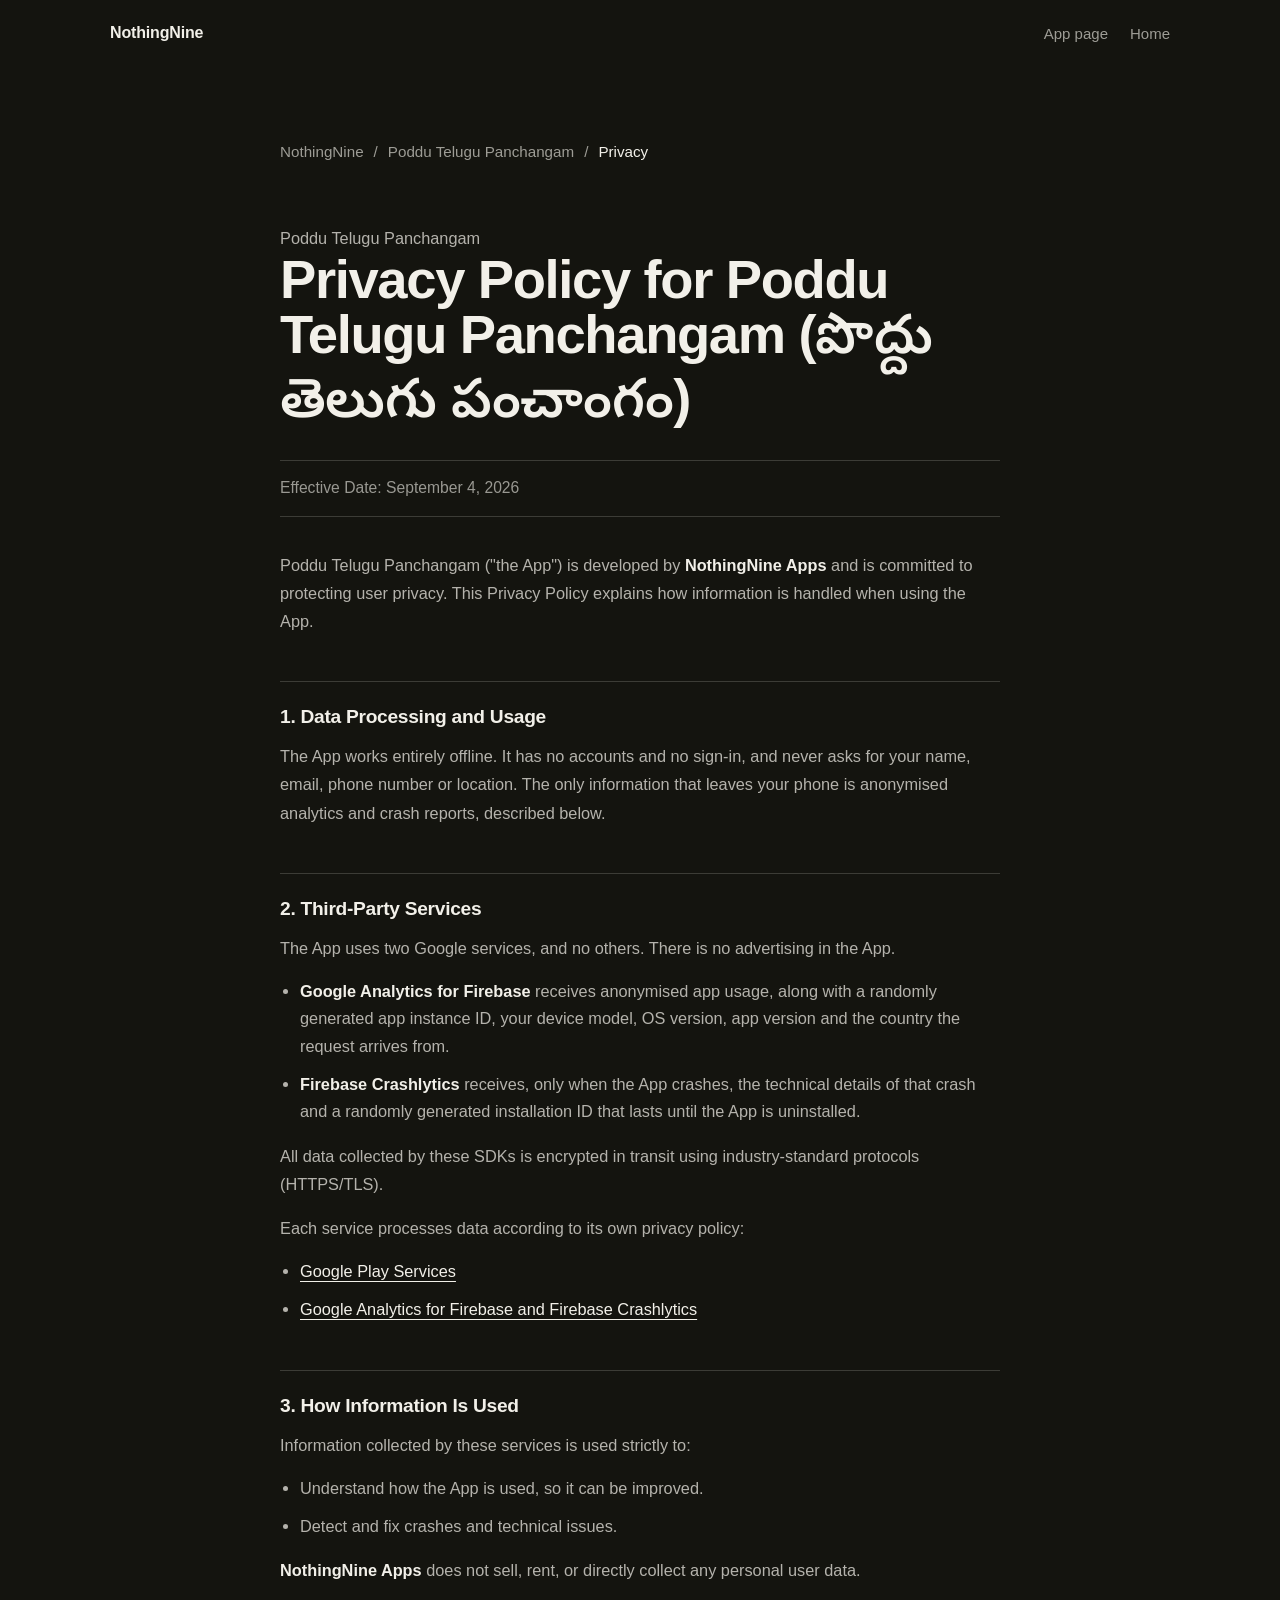
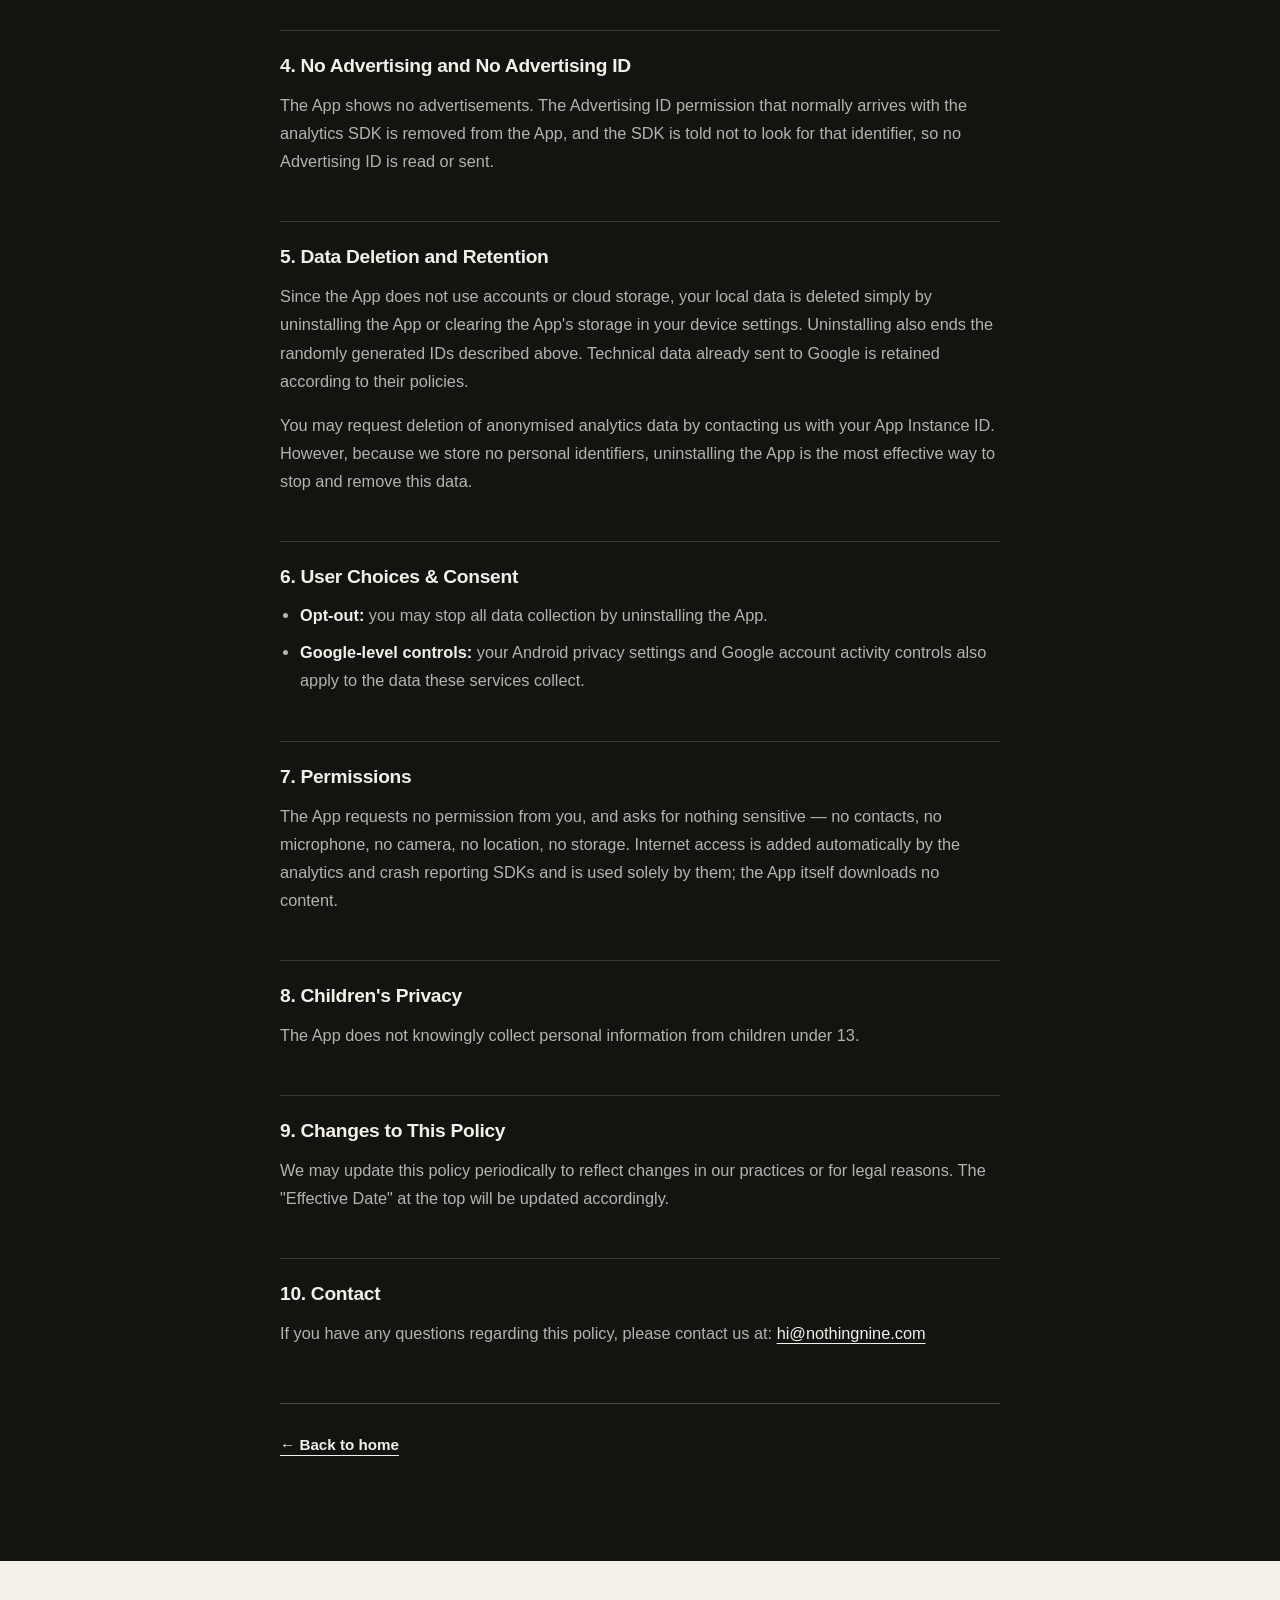
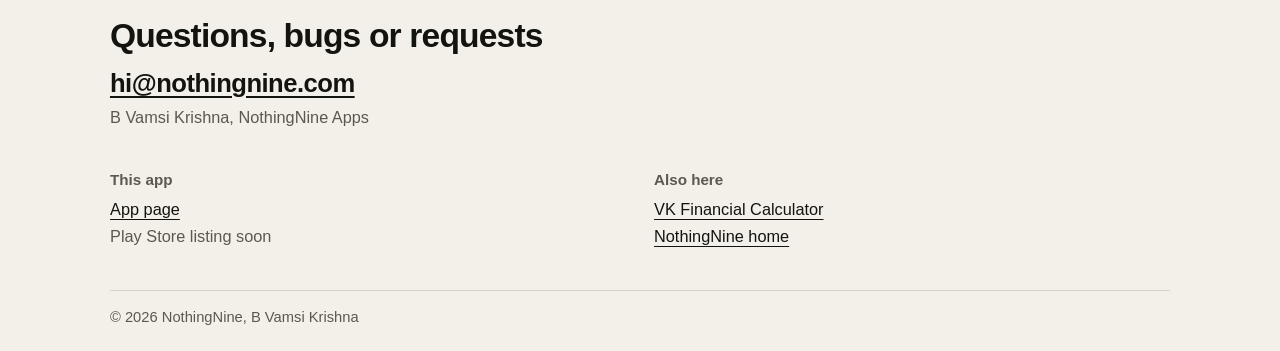
==== commit 47d6cf27: "Put the privacy pages on the same design as the rest of the site The handoff gave the policies a cre" ====
--- a/telugu-panchangam-privacy.html
+++ b/telugu-panchangam-privacy.html
@@ -12,16 +12,16 @@
     <link rel="stylesheet" href="styles.css">
 </head>
 
-<body class="theme-paper">
-    <header class="policy-header">
-        <div>
+<body class="theme-ink">
+    <div class="shell">
+        <header class="site-header">
             <a href="index.html" class="wordmark">NothingNine</a>
-            <nav aria-label="Primary navigation">
+            <nav class="site-nav" aria-label="Primary navigation">
                 <a href="telugu-panchangam.html">App page</a>
                 <a href="index.html">Home</a>
             </nav>
-        </div>
-    </header>
+        </header>
+    </div>
 
     <main class="policy-main" id="top">
         <article class="policy">
@@ -114,34 +114,30 @@
         </article>
     </main>
 
-    <footer class="policy-footer">
-        <div>
-            <dl>
+    <footer class="site-footer">
+        <div class="shell">
+            <h2>Questions, bugs or requests</h2>
+            <p class="footer-email"><a href="mailto:hi@nothingnine.com">hi@nothingnine.com</a></p>
+            <p class="footer-byline">B Vamsi Krishna, NothingNine Apps</p>
+
+            <div class="footer-links">
                 <div>
-                    <dt>Developer</dt>
-                    <dd>B Vamsi Krishna</dd>
-                    <dd class="sub">NothingNine Apps</dd>
+                    <h3>This app</h3>
+                    <p>
+                        <a href="telugu-panchangam.html">App page</a>
+                        <span>Play Store listing soon</span>
+                    </p>
                 </div>
                 <div>
-                    <dt>Contact email</dt>
-                    <dd><a href="mailto:hi@nothingnine.com">hi@nothingnine.com</a></dd>
+                    <h3>Also here</h3>
+                    <p>
+                        <a href="vkfincalc.html">VK Financial Calculator</a>
+                        <a href="index.html">NothingNine home</a>
+                    </p>
                 </div>
-                <div>
-                    <dt>App pages</dt>
-                    <dd class="stack">
-                        <a href="telugu-panchangam.html">Poddu Telugu Panchangam</a>
-                        <a href="vkfincalc.html">VK Financial Calculator</a>
-                    </dd>
-                </div>
-                <div>
-                    <dt>Website</dt>
-                    <dd class="site-link"><a href="index.html">NothingNine home</a></dd>
-                </div>
-            </dl>
-            <div class="policy-footer-bottom">
-                <p>&copy; 2026 NothingNine, B Vamsi Krishna</p>
-                <a href="#top">Back to top &uarr;</a>
             </div>
+
+            <p class="footer-legal">&copy; 2026 NothingNine, B Vamsi Krishna</p>
         </div>
     </footer>
 </body>
--- a/styles.css
+++ b/styles.css
@@ -23,11 +23,9 @@
 
     /* On the paper background */
     --muted-on-paper: #5b5850;
-    --body-on-paper: #3a3830;
     --rule-on-paper: #d6d2c7;
 
     --shell: min(calc(100% - 40px), 1060px);
-    --shell-wide: min(calc(100% - 48px), 1240px);
     --reading: min(calc(100% - 48px), 720px);
 }
 
@@ -70,10 +68,6 @@
     color: var(--paper);
 }
 
-.theme-paper {
-    background: var(--paper);
-    color: var(--ink);
-}
 
 .theme-ink a {
     color: var(--paper);
@@ -84,18 +78,8 @@
     color: var(--lime);
 }
 
-.theme-paper a {
-    color: var(--lime-on-paper);
-    text-underline-offset: 3px;
-}
-
-.theme-paper a:hover {
-    color: var(--ink);
-}
-
-.theme-paper :focus-visible {
-    outline-color: var(--lime-on-paper);
-}
+
+
 
 .shell {
     width: var(--shell);
@@ -651,41 +635,10 @@
     gap: 30px;
 }
 
-/* ---------- Privacy policy pages ---------- */
-
-.policy-header {
-    border-bottom: 1px solid var(--rule-on-paper);
-}
-
-.policy-header > div {
-    width: var(--shell-wide);
-    margin-inline: auto;
-    height: 64px;
-    display: flex;
-    align-items: center;
-    justify-content: space-between;
-    gap: 32px;
-}
-
-.policy-header .wordmark {
-    color: var(--ink);
-}
-
-.policy-header nav {
-    display: flex;
-    align-items: center;
-    gap: 26px;
-}
-
-.policy-header nav a {
-    color: var(--muted-on-paper);
-    font-size: 15px;
-    text-decoration: none;
-}
-
-.policy-header nav a:hover {
-    color: var(--ink);
-}
+/* ---------- Privacy policy pages ----------
+   Same ink surface, header and footer as every other page. The only thing
+   that changes is the column, which narrows to a comfortable reading
+   measure for long-form text. */
 
 .policy-main {
     padding-block: clamp(48px, 6vw, 80px) clamp(64px, 8vw, 110px);
@@ -702,26 +655,26 @@
     gap: 10px;
     align-items: center;
     padding-bottom: clamp(32px, 4vw, 48px);
-    color: var(--muted-on-paper);
+    color: var(--nav-on-ink);
     font-size: 0.95rem;
 }
 
 .breadcrumb a {
-    color: var(--muted-on-paper);
+    color: var(--nav-on-ink);
     text-decoration: none;
 }
 
 .breadcrumb a:hover {
-    color: var(--ink);
+    color: var(--paper);
 }
 
 .breadcrumb .current {
-    color: var(--ink);
+    color: var(--paper);
 }
 
 .policy-eyebrow {
     margin: 0 0 14px;
-    color: var(--lime-on-paper);
+    color: var(--lime);
     font-size: 1rem;
 }
 
@@ -748,7 +701,7 @@
 .policy h2 {
     margin: 46px 0 14px;
     padding-top: 24px;
-    border-top: 1px solid var(--rule-on-paper);
+    border-top: 1px solid var(--rule-on-ink);
     font-size: 1.2rem;
     font-weight: 700;
     letter-spacing: -0.015em;
@@ -761,7 +714,7 @@
     margin: 16px 0 0;
     font-size: 1.02rem;
     line-height: 1.72;
-    color: var(--body-on-paper);
+    color: var(--body-on-ink);
 }
 
 .policy ul {
@@ -772,7 +725,7 @@
     gap: 10px;
     font-size: 1.02rem;
     line-height: 1.7;
-    color: var(--body-on-paper);
+    color: var(--body-on-ink);
 }
 
 .policy h2 + p,
@@ -781,20 +734,22 @@
 }
 
 .policy strong {
-    color: var(--ink);
+    color: var(--paper);
     font-weight: 600;
 }
 
 .policy .effective-date {
     margin-top: 26px;
     padding: 14px 0;
-    border-top: 1px solid var(--rule-on-paper);
-    border-bottom: 1px solid var(--rule-on-paper);
-    color: var(--muted-on-paper);
+    border-top: 1px solid var(--rule-on-ink);
+    border-bottom: 1px solid var(--rule-on-ink);
+    color: var(--muted-on-ink);
     font-size: 0.98rem;
 }
 
+/* The label reads as part of the date line, not as emphasis within it. */
 .policy .effective-date strong {
+    color: var(--muted-on-ink);
     font-weight: 500;
 }
 
@@ -805,114 +760,21 @@
 .policy .back-link {
     margin-top: 56px;
     padding-top: 26px;
-    border-top: 1px solid var(--ink);
+    border-top: 1px solid var(--rule-on-ink-strong);
 }
 
 .policy .back-link a {
-    color: var(--ink);
+    color: var(--paper);
     font-size: 0.95rem;
     font-weight: 600;
     text-decoration: none;
-    border-bottom: 1px solid var(--ink);
+    border-bottom: 1px solid var(--paper);
     padding-bottom: 2px;
 }
 
 .policy .back-link a:hover {
-    color: var(--lime-on-paper);
-    border-color: var(--lime-on-paper);
-}
-
-/* ---------- The dark footer on the privacy pages ---------- */
-
-.policy-footer {
-    background: var(--ink);
-    color: var(--paper);
-    padding-block: clamp(48px, 6vw, 72px) 26px;
-}
-
-.policy-footer > div {
-    width: var(--shell-wide);
-    margin-inline: auto;
-}
-
-.policy-footer dl {
-    margin: 0;
-    padding-bottom: clamp(32px, 4vw, 48px);
-    display: grid;
-    grid-template-columns: repeat(auto-fit, minmax(190px, 1fr));
-    gap: 32px 24px;
-}
-
-.policy-footer dl > div {
-    min-width: 0;
-}
-
-.policy-footer dt {
-    margin-bottom: 10px;
-    color: var(--caption-on-ink);
-    font-size: 0.95rem;
-    font-weight: 700;
-}
-
-.policy-footer dd {
-    margin: 0;
-    font-size: 0.98rem;
-}
-
-.policy-footer .sub {
-    margin-top: 4px;
-    color: var(--caption-on-ink);
-    font-size: 0.9rem;
-}
-
-.policy-footer .stack {
-    display: flex;
-    flex-direction: column;
-    gap: 6px;
-    font-size: 0.94rem;
-}
-
-.policy-footer a {
-    color: var(--paper);
-    text-decoration-color: var(--lime);
-    text-underline-offset: 4px;
-}
-
-.policy-footer .stack a,
-.policy-footer .site-link a {
-    color: var(--list-on-ink);
-    text-decoration: none;
-}
-
-.policy-footer .stack a:hover,
-.policy-footer .site-link a:hover {
-    color: var(--paper);
-}
-
-.policy-footer .site-link {
-    font-size: 0.94rem;
-}
-
-.policy-footer-bottom {
-    padding-top: 22px;
-    display: flex;
-    flex-wrap: wrap;
-    align-items: center;
-    justify-content: space-between;
-    gap: 16px;
-    border-top: 1px solid rgba(246, 244, 239, 0.16);
-}
-
-.policy-footer-bottom p,
-.policy-footer-bottom a {
-    margin: 0;
-    color: var(--caption-on-ink);
-    font-size: 0.92rem;
-    text-decoration: none;
-}
-
-.policy-footer-bottom a:hover {
-    color: var(--paper);
+    color: var(--lime);
+    border-color: var(--lime);
 }
 
 @media (prefers-reduced-motion: reduce) {
